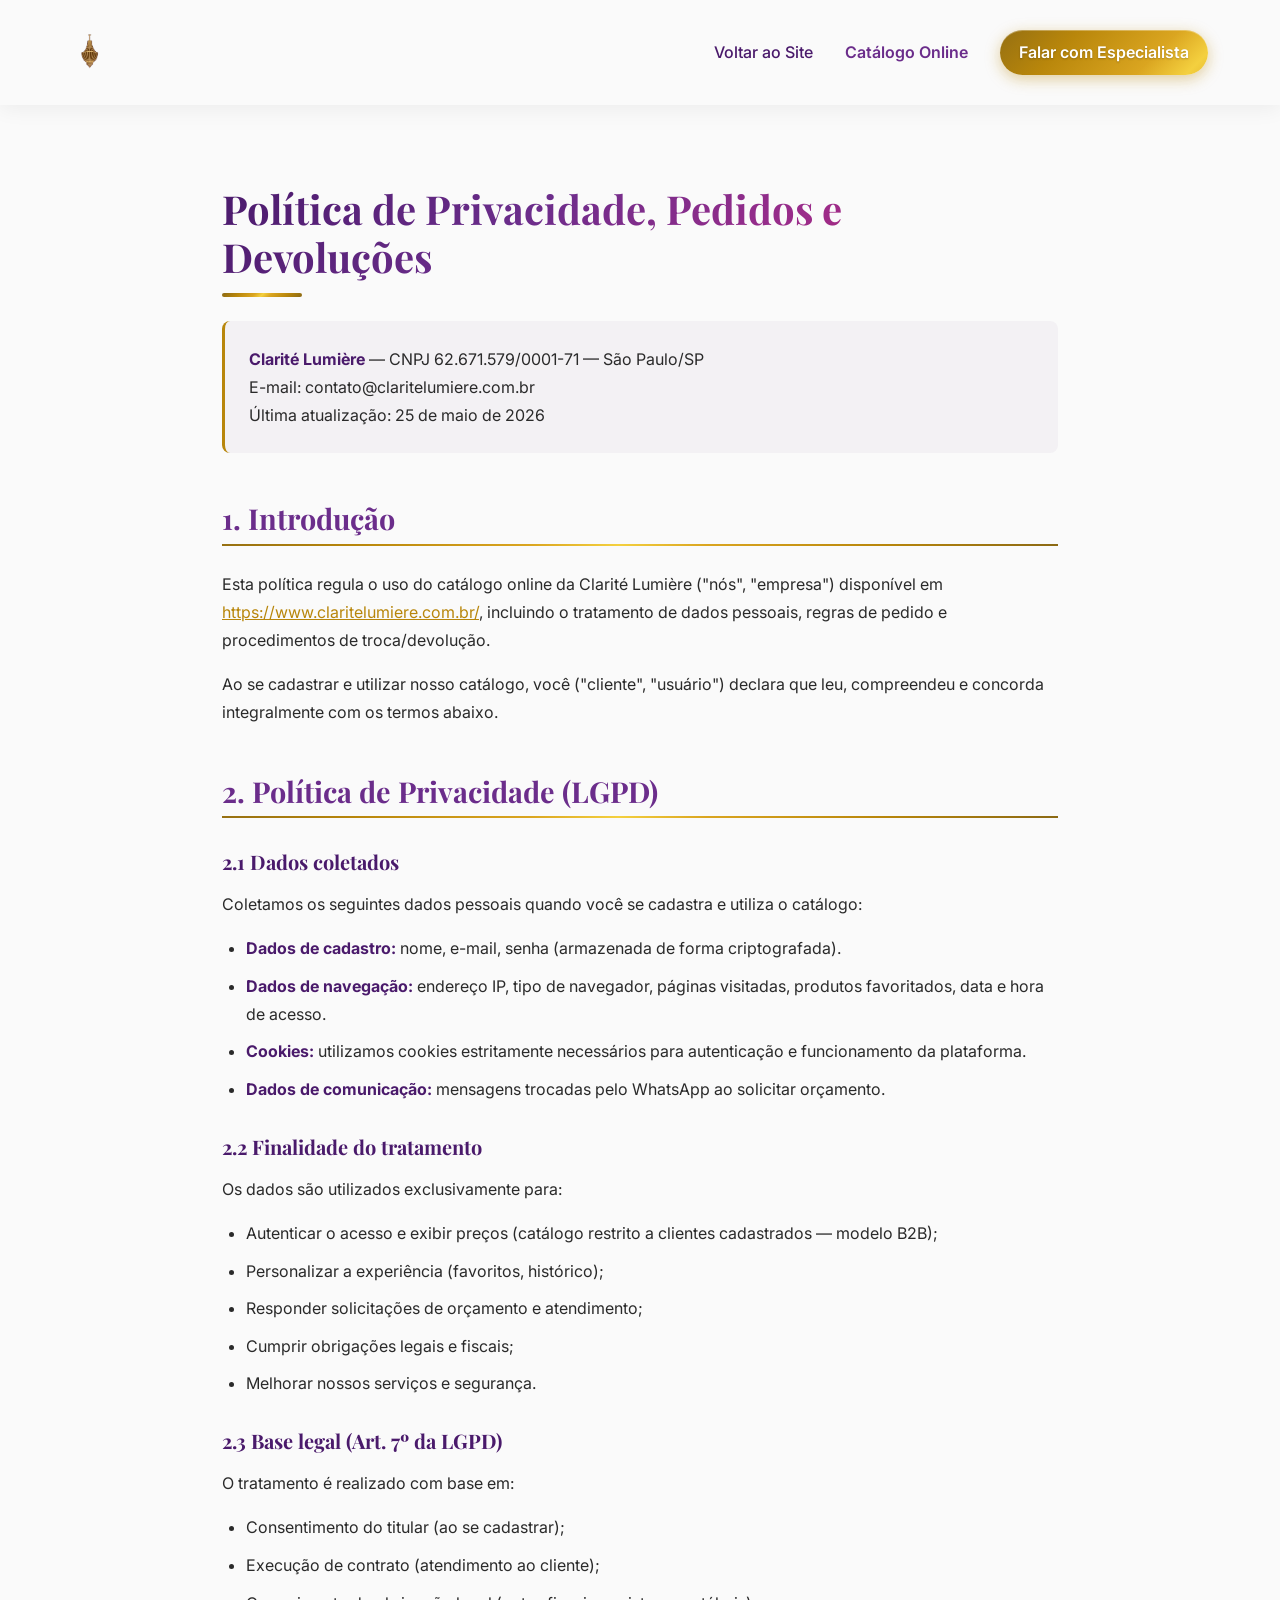
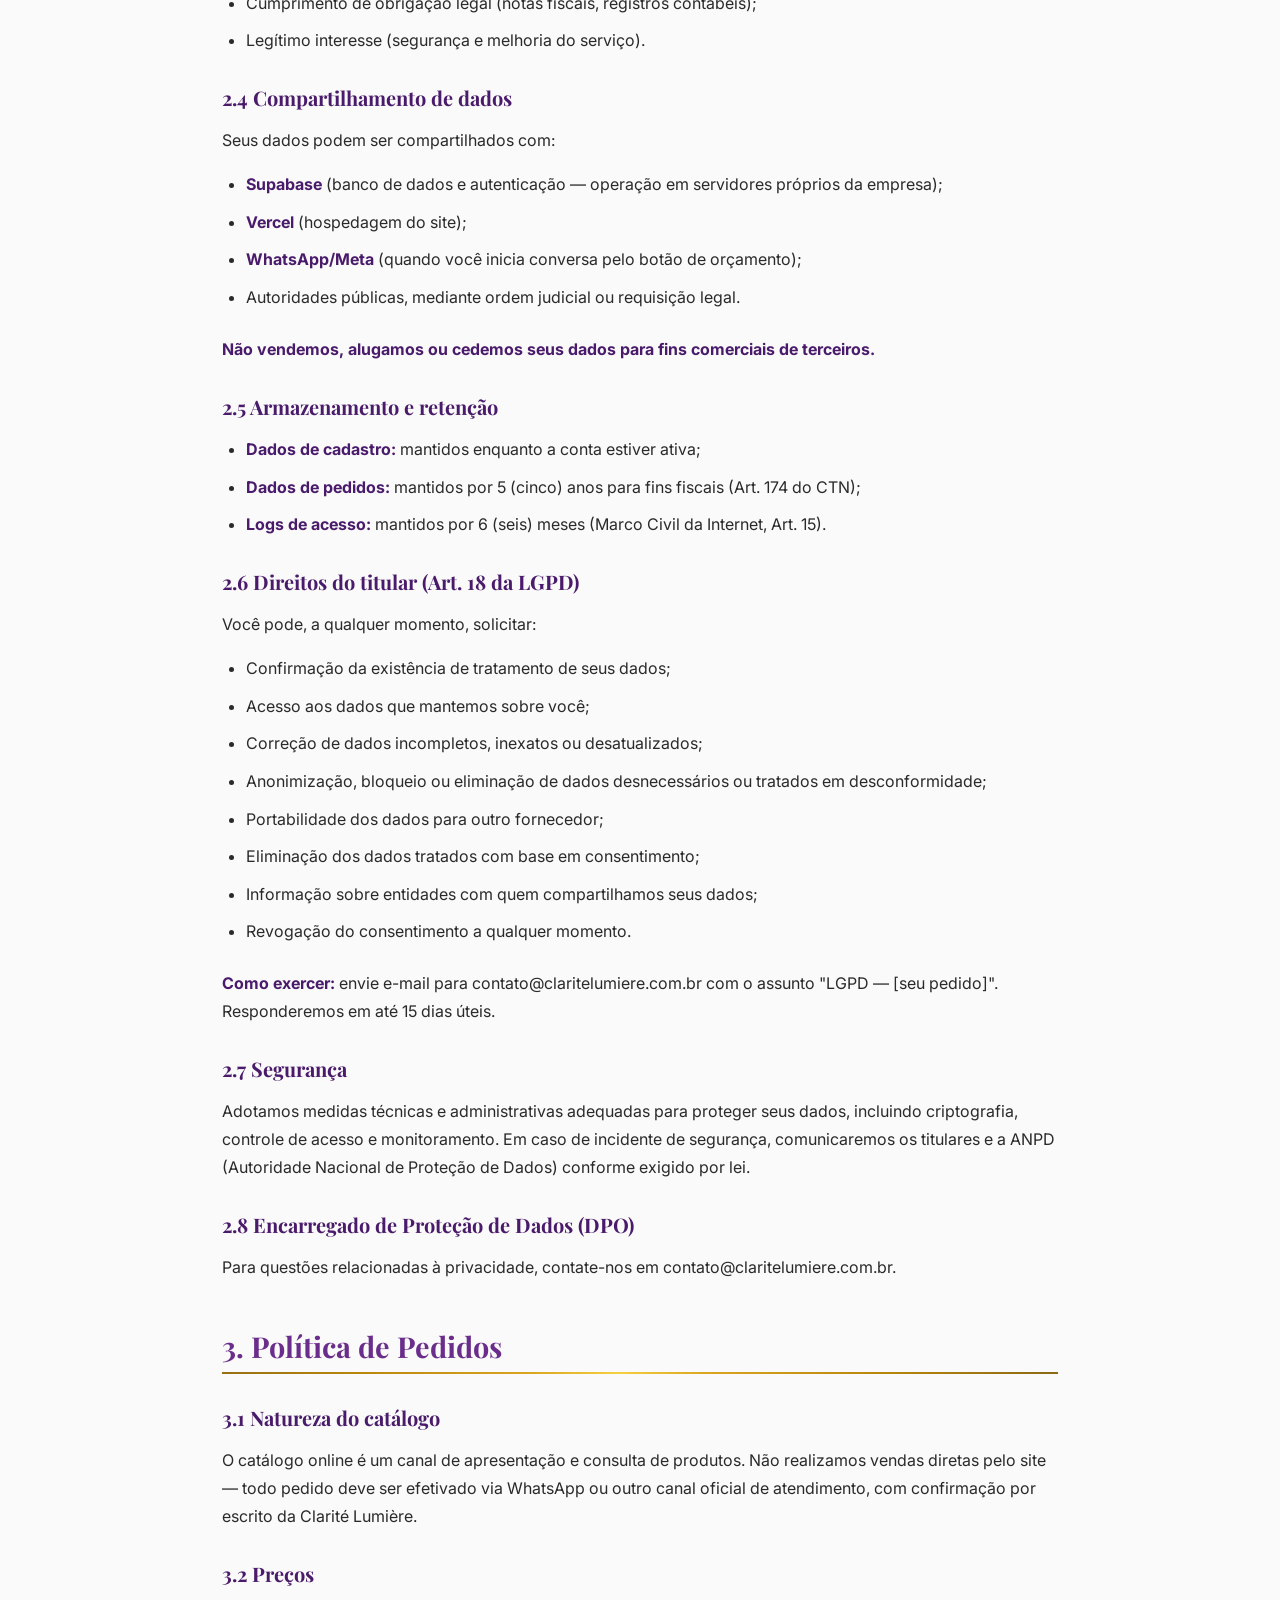
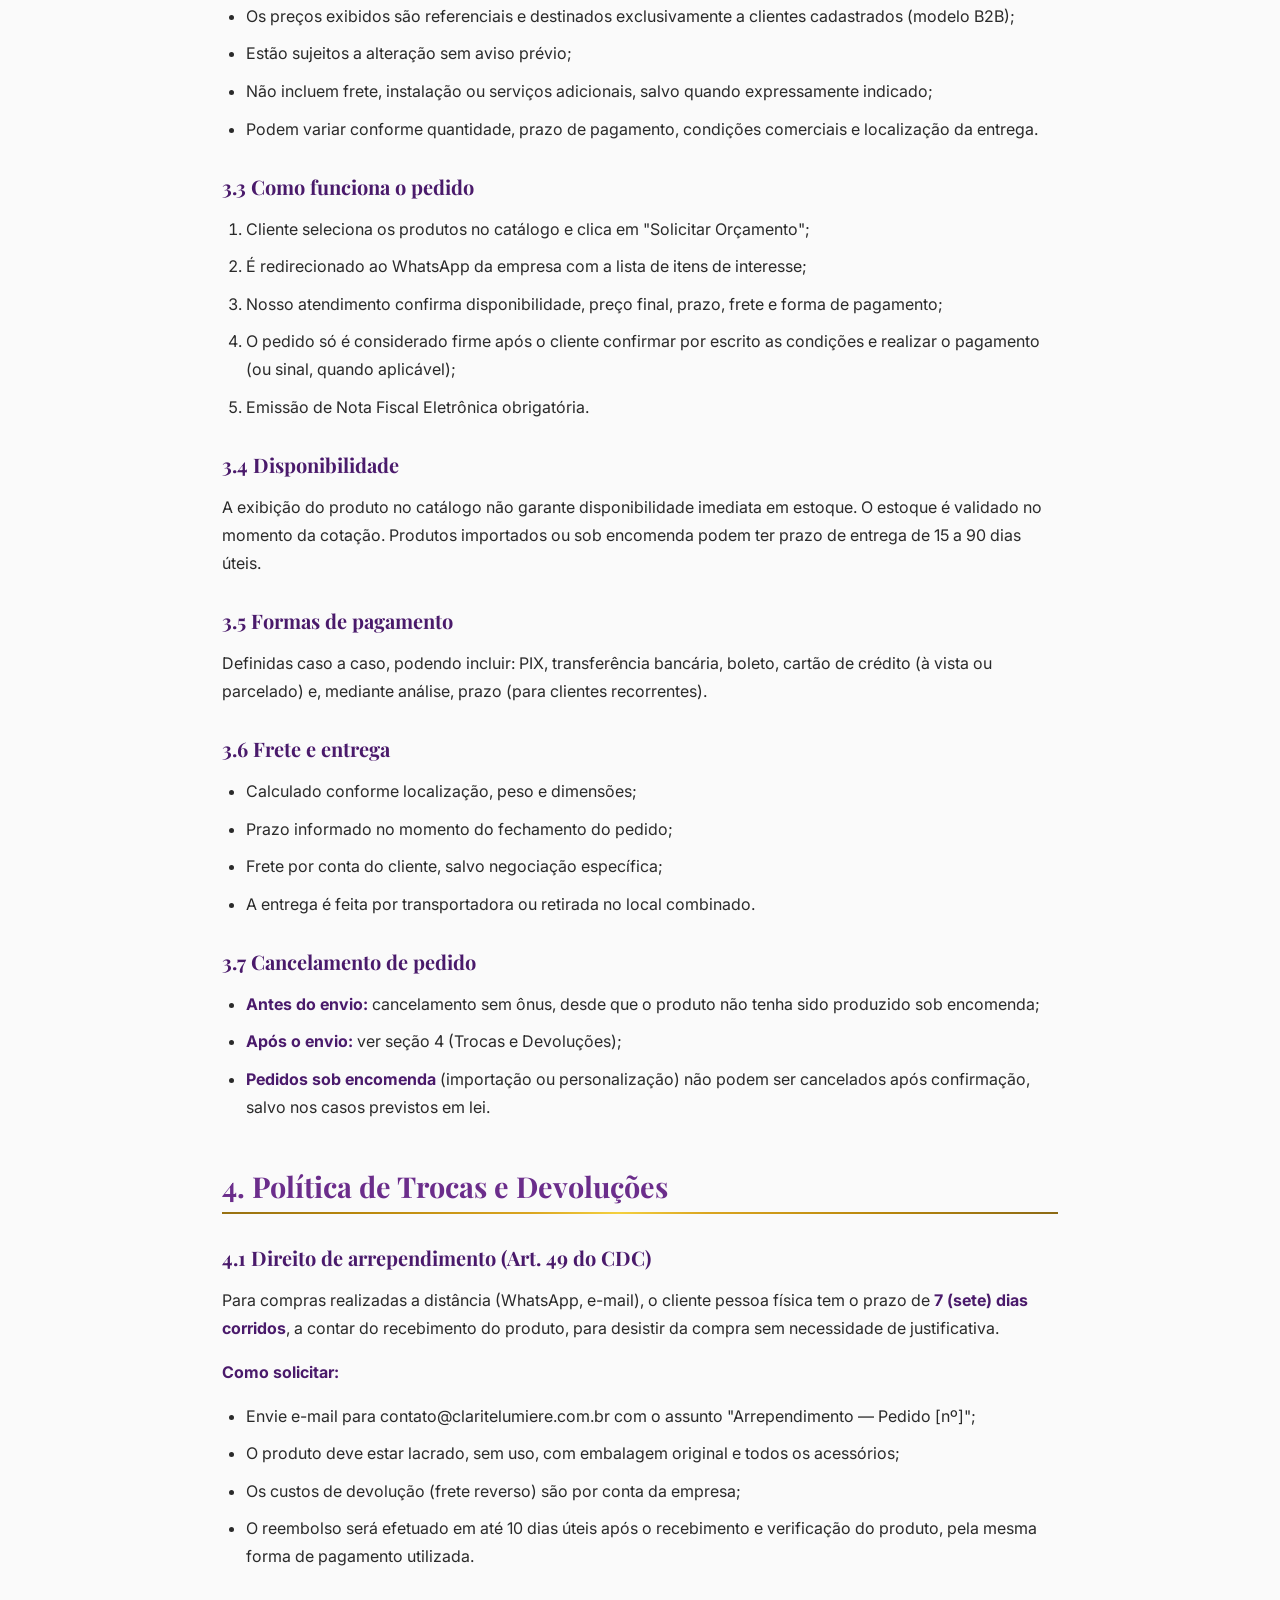
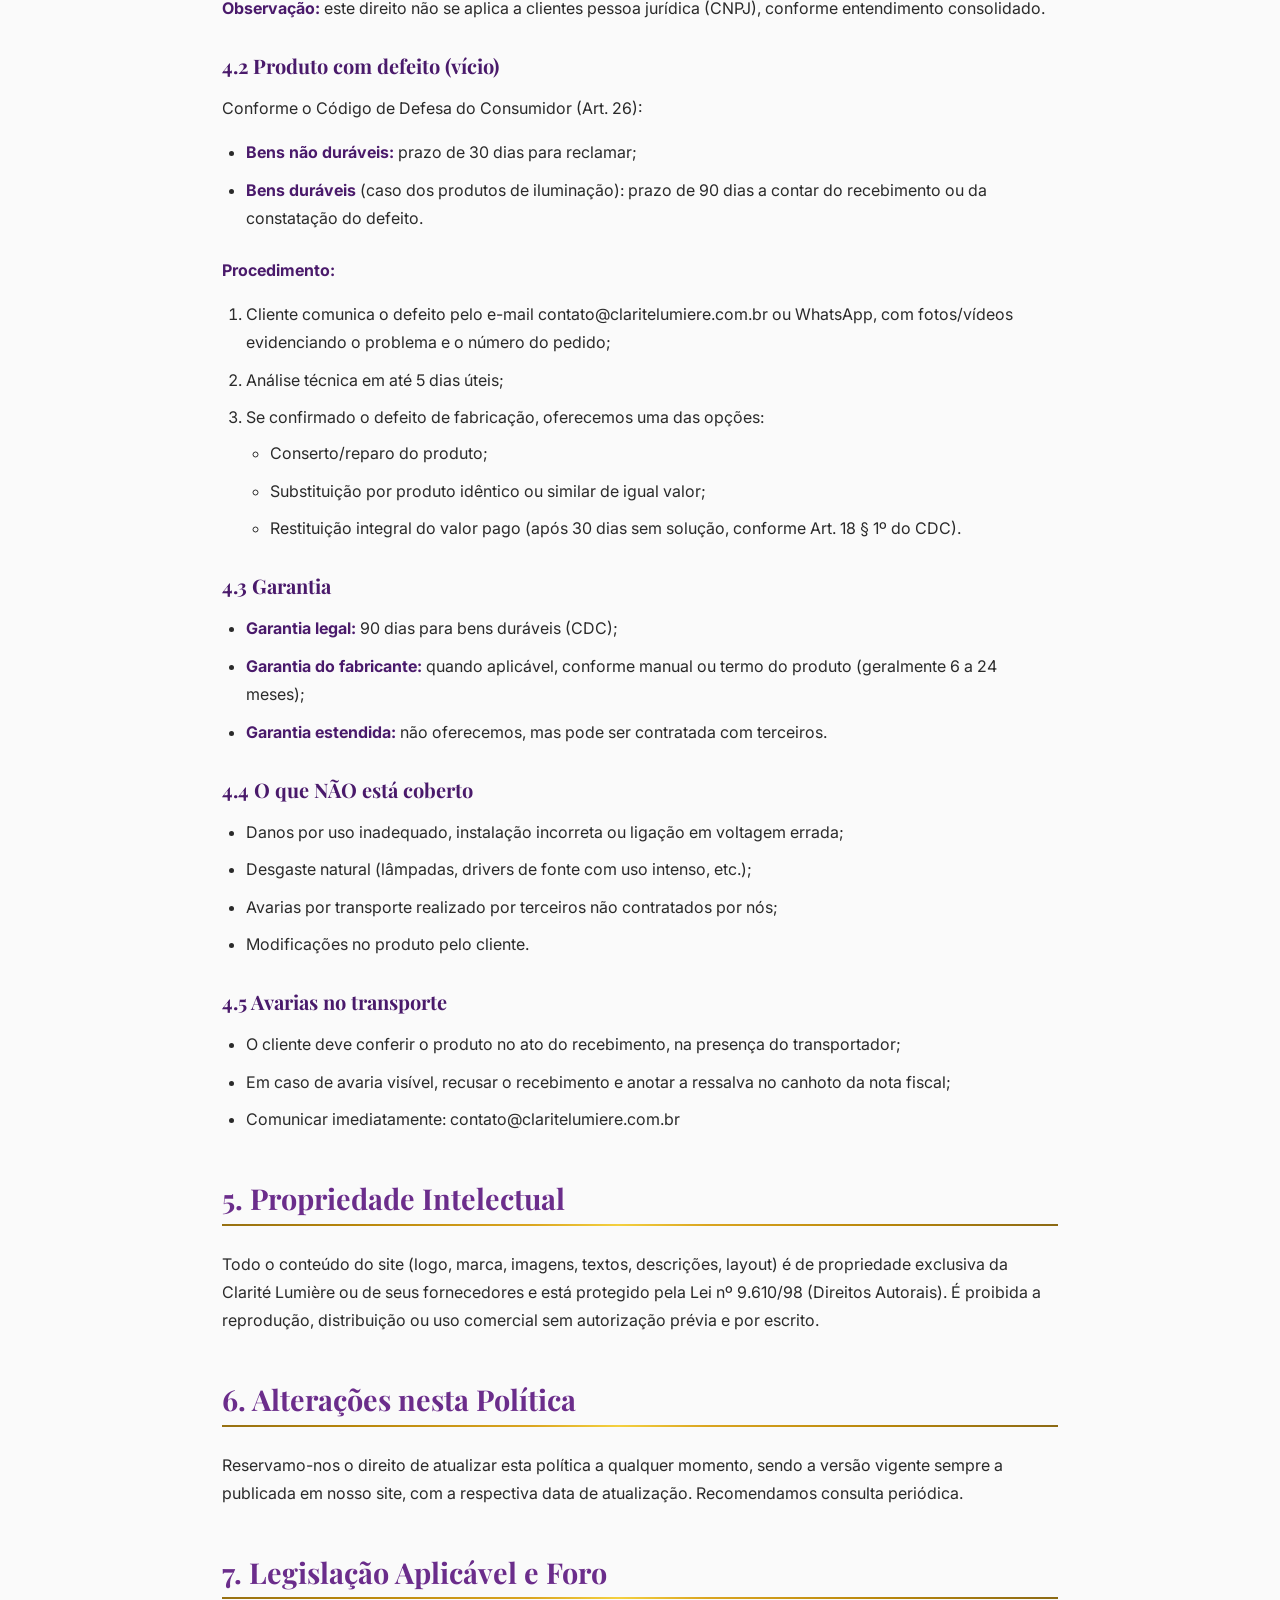
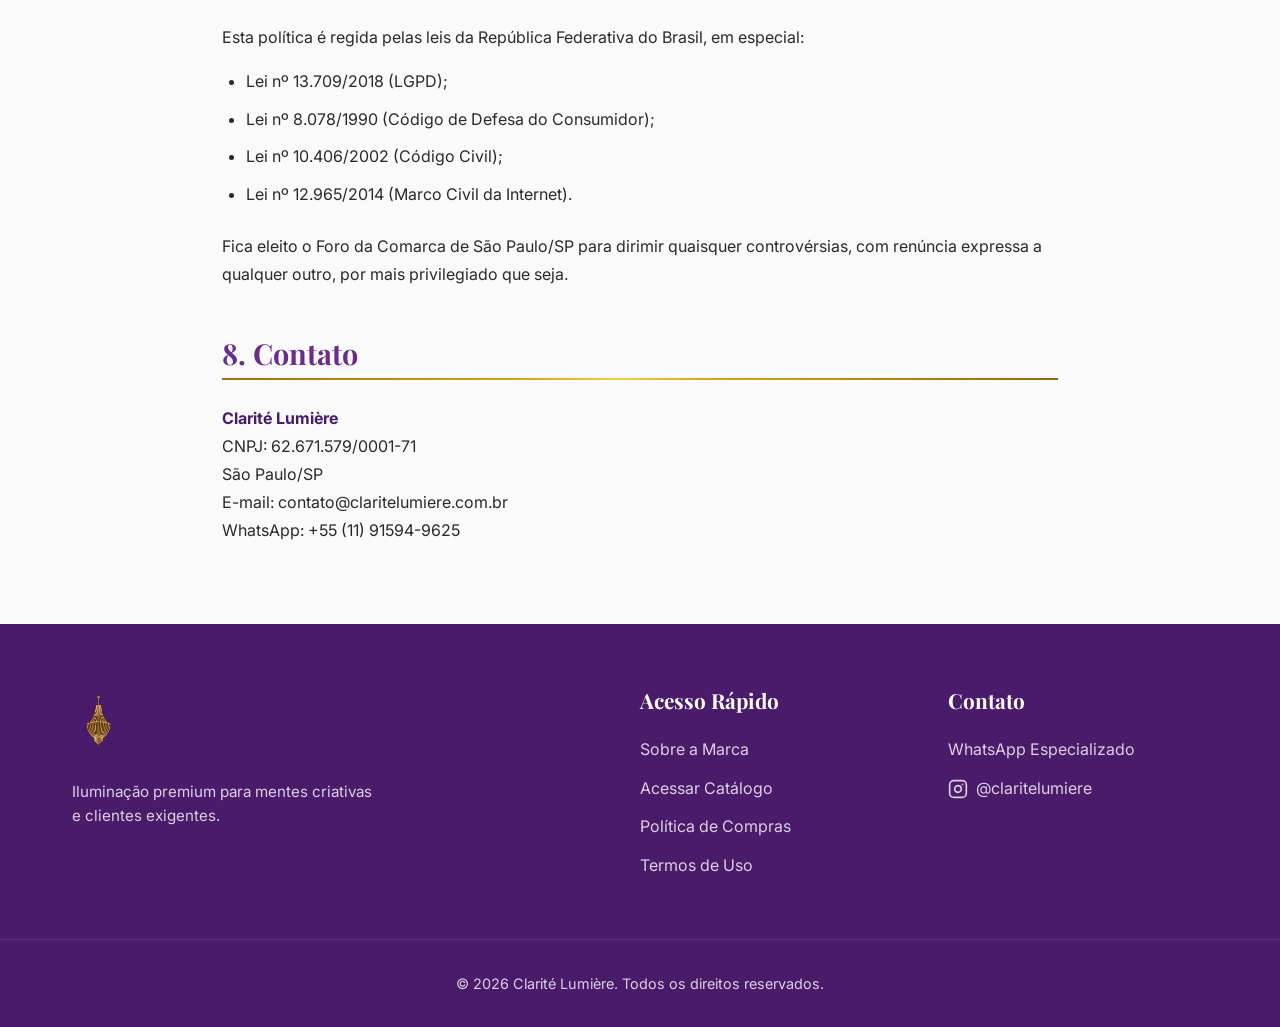
==== politica.html @ 2a5a2c2c "Add policy page and institutional section - New politica.html with privacy, orders, returns and term" ====
<!doctype html>
<html lang="pt-BR">
  <head>
    <meta charset="UTF-8" />
    <meta name="viewport" content="width=device-width, initial-scale=1.0" />
    <title>Política de Compras e Termos de Uso | Clarité Lumière</title>
    <meta
      name="description"
      content="Política de privacidade, pedidos, devoluções e termos de uso da Clarité Lumière."
    />

    <!-- Fonts -->
    <link rel="preconnect" href="https://fonts.googleapis.com" />
    <link rel="preconnect" href="https://fonts.gstatic.com" crossorigin />
    <link
      href="https://fonts.googleapis.com/css2?family=Inter:wght@300;400;500;600&family=Playfair+Display:ital,wght@0,400;0,600;0,700;1,400&display=swap"
      rel="stylesheet"
    />

    <!-- CSS -->
    <link rel="stylesheet" href="style.css" />
  </head>
  <body class="legal-page">
    <!-- Navbar -->
    <nav class="navbar navbar-static">
      <div class="nav-container">
        <a href="index.html" class="logo-link">
          <img src="./img/logo.png" alt="Clarité Lumière" class="logo" />
        </a>
        <button class="hamburger" aria-label="Menu" id="hamburger-menu">
          <span></span>
          <span></span>
          <span></span>
        </button>
        <div class="nav-links" id="nav-links">
          <a href="index.html">Voltar ao Site</a>
          <a
            href="https://www.claritelumiere.com.br/"
            target="_blank"
            class="nav-catalog-btn"
            >Catálogo Online</a
          >
          <a
            href="https://wa.me/5511915949625?text=Olá!%20Gostaria%20de%20falar%20com%20um%20especialista%20sobre%20iluminação."
            target="_blank"
            class="nav-cta"
            >Falar com Especialista</a
          >
        </div>
      </div>
    </nav>

    <main class="legal-content">
      <div class="container">
        <h1>Política de Privacidade, Pedidos e Devoluções</h1>
        <p class="legal-meta">
          <strong>Clarité Lumière</strong> — CNPJ 62.671.579/0001-71 — São
          Paulo/SP<br />
          E-mail: contato@claritelumiere.com.br<br />
          Última atualização: 25 de maio de 2026
        </p>

        <h2>1. Introdução</h2>
        <p>
          Esta política regula o uso do catálogo online da Clarité Lumière
          ("nós", "empresa") disponível em
          <a
            href="https://www.claritelumiere.com.br/"
            target="_blank"
            rel="noopener"
            >https://www.claritelumiere.com.br/</a
          >, incluindo o tratamento de dados pessoais, regras de pedido e
          procedimentos de troca/devolução.
        </p>
        <p>
          Ao se cadastrar e utilizar nosso catálogo, você ("cliente", "usuário")
          declara que leu, compreendeu e concorda integralmente com os termos
          abaixo.
        </p>

        <h2>2. Política de Privacidade (LGPD)</h2>

        <h3>2.1 Dados coletados</h3>
        <p>
          Coletamos os seguintes dados pessoais quando você se cadastra e
          utiliza o catálogo:
        </p>
        <ul>
          <li>
            <strong>Dados de cadastro:</strong> nome, e-mail, senha (armazenada
            de forma criptografada).
          </li>
          <li>
            <strong>Dados de navegação:</strong> endereço IP, tipo de navegador,
            páginas visitadas, produtos favoritados, data e hora de acesso.
          </li>
          <li>
            <strong>Cookies:</strong> utilizamos cookies estritamente
            necessários para autenticação e funcionamento da plataforma.
          </li>
          <li>
            <strong>Dados de comunicação:</strong> mensagens trocadas pelo
            WhatsApp ao solicitar orçamento.
          </li>
        </ul>

        <h3>2.2 Finalidade do tratamento</h3>
        <p>Os dados são utilizados exclusivamente para:</p>
        <ul>
          <li>
            Autenticar o acesso e exibir preços (catálogo restrito a clientes
            cadastrados — modelo B2B);
          </li>
          <li>Personalizar a experiência (favoritos, histórico);</li>
          <li>Responder solicitações de orçamento e atendimento;</li>
          <li>Cumprir obrigações legais e fiscais;</li>
          <li>Melhorar nossos serviços e segurança.</li>
        </ul>

        <h3>2.3 Base legal (Art. 7º da LGPD)</h3>
        <p>O tratamento é realizado com base em:</p>
        <ul>
          <li>Consentimento do titular (ao se cadastrar);</li>
          <li>Execução de contrato (atendimento ao cliente);</li>
          <li>
            Cumprimento de obrigação legal (notas fiscais, registros
            contábeis);
          </li>
          <li>Legítimo interesse (segurança e melhoria do serviço).</li>
        </ul>

        <h3>2.4 Compartilhamento de dados</h3>
        <p>Seus dados podem ser compartilhados com:</p>
        <ul>
          <li>
            <strong>Supabase</strong> (banco de dados e autenticação —
            operação em servidores próprios da empresa);
          </li>
          <li><strong>Vercel</strong> (hospedagem do site);</li>
          <li>
            <strong>WhatsApp/Meta</strong> (quando você inicia conversa pelo
            botão de orçamento);
          </li>
          <li>Autoridades públicas, mediante ordem judicial ou requisição legal.</li>
        </ul>
        <p>
          <strong
            >Não vendemos, alugamos ou cedemos seus dados para fins comerciais
            de terceiros.</strong
          >
        </p>

        <h3>2.5 Armazenamento e retenção</h3>
        <ul>
          <li>
            <strong>Dados de cadastro:</strong> mantidos enquanto a conta
            estiver ativa;
          </li>
          <li>
            <strong>Dados de pedidos:</strong> mantidos por 5 (cinco) anos para
            fins fiscais (Art. 174 do CTN);
          </li>
          <li>
            <strong>Logs de acesso:</strong> mantidos por 6 (seis) meses (Marco
            Civil da Internet, Art. 15).
          </li>
        </ul>

        <h3>2.6 Direitos do titular (Art. 18 da LGPD)</h3>
        <p>Você pode, a qualquer momento, solicitar:</p>
        <ul>
          <li>Confirmação da existência de tratamento de seus dados;</li>
          <li>Acesso aos dados que mantemos sobre você;</li>
          <li>Correção de dados incompletos, inexatos ou desatualizados;</li>
          <li>
            Anonimização, bloqueio ou eliminação de dados desnecessários ou
            tratados em desconformidade;
          </li>
          <li>Portabilidade dos dados para outro fornecedor;</li>
          <li>Eliminação dos dados tratados com base em consentimento;</li>
          <li>
            Informação sobre entidades com quem compartilhamos seus dados;
          </li>
          <li>Revogação do consentimento a qualquer momento.</li>
        </ul>
        <p>
          <strong>Como exercer:</strong> envie e-mail para
          contato@claritelumiere.com.br com o assunto "LGPD — [seu pedido]".
          Responderemos em até 15 dias úteis.
        </p>

        <h3>2.7 Segurança</h3>
        <p>
          Adotamos medidas técnicas e administrativas adequadas para proteger
          seus dados, incluindo criptografia, controle de acesso e
          monitoramento. Em caso de incidente de segurança, comunicaremos os
          titulares e a ANPD (Autoridade Nacional de Proteção de Dados)
          conforme exigido por lei.
        </p>

        <h3>2.8 Encarregado de Proteção de Dados (DPO)</h3>
        <p>
          Para questões relacionadas à privacidade, contate-nos em
          contato@claritelumiere.com.br.
        </p>

        <h2>3. Política de Pedidos</h2>

        <h3>3.1 Natureza do catálogo</h3>
        <p>
          O catálogo online é um canal de apresentação e consulta de produtos.
          Não realizamos vendas diretas pelo site — todo pedido deve ser
          efetivado via WhatsApp ou outro canal oficial de atendimento, com
          confirmação por escrito da Clarité Lumière.
        </p>

        <h3>3.2 Preços</h3>
        <ul>
          <li>
            Os preços exibidos são referenciais e destinados exclusivamente a
            clientes cadastrados (modelo B2B);
          </li>
          <li>Estão sujeitos a alteração sem aviso prévio;</li>
          <li>
            Não incluem frete, instalação ou serviços adicionais, salvo quando
            expressamente indicado;
          </li>
          <li>
            Podem variar conforme quantidade, prazo de pagamento, condições
            comerciais e localização da entrega.
          </li>
        </ul>

        <h3>3.3 Como funciona o pedido</h3>
        <ol>
          <li>
            Cliente seleciona os produtos no catálogo e clica em "Solicitar
            Orçamento";
          </li>
          <li>
            É redirecionado ao WhatsApp da empresa com a lista de itens de
            interesse;
          </li>
          <li>
            Nosso atendimento confirma disponibilidade, preço final, prazo,
            frete e forma de pagamento;
          </li>
          <li>
            O pedido só é considerado firme após o cliente confirmar por
            escrito as condições e realizar o pagamento (ou sinal, quando
            aplicável);
          </li>
          <li>Emissão de Nota Fiscal Eletrônica obrigatória.</li>
        </ol>

        <h3>3.4 Disponibilidade</h3>
        <p>
          A exibição do produto no catálogo não garante disponibilidade
          imediata em estoque. O estoque é validado no momento da cotação.
          Produtos importados ou sob encomenda podem ter prazo de entrega de 15
          a 90 dias úteis.
        </p>

        <h3>3.5 Formas de pagamento</h3>
        <p>
          Definidas caso a caso, podendo incluir: PIX, transferência bancária,
          boleto, cartão de crédito (à vista ou parcelado) e, mediante análise,
          prazo (para clientes recorrentes).
        </p>

        <h3>3.6 Frete e entrega</h3>
        <ul>
          <li>Calculado conforme localização, peso e dimensões;</li>
          <li>Prazo informado no momento do fechamento do pedido;</li>
          <li>Frete por conta do cliente, salvo negociação específica;</li>
          <li>
            A entrega é feita por transportadora ou retirada no local
            combinado.
          </li>
        </ul>

        <h3>3.7 Cancelamento de pedido</h3>
        <ul>
          <li>
            <strong>Antes do envio:</strong> cancelamento sem ônus, desde que o
            produto não tenha sido produzido sob encomenda;
          </li>
          <li>
            <strong>Após o envio:</strong> ver seção 4 (Trocas e Devoluções);
          </li>
          <li>
            <strong>Pedidos sob encomenda</strong> (importação ou
            personalização) não podem ser cancelados após confirmação, salvo
            nos casos previstos em lei.
          </li>
        </ul>

        <h2>4. Política de Trocas e Devoluções</h2>

        <h3>4.1 Direito de arrependimento (Art. 49 do CDC)</h3>
        <p>
          Para compras realizadas a distância (WhatsApp, e-mail), o cliente
          pessoa física tem o prazo de <strong>7 (sete) dias corridos</strong>,
          a contar do recebimento do produto, para desistir da compra sem
          necessidade de justificativa.
        </p>
        <p><strong>Como solicitar:</strong></p>
        <ul>
          <li>
            Envie e-mail para contato@claritelumiere.com.br com o assunto
            "Arrependimento — Pedido [nº]";
          </li>
          <li>
            O produto deve estar lacrado, sem uso, com embalagem original e
            todos os acessórios;
          </li>
          <li>
            Os custos de devolução (frete reverso) são por conta da empresa;
          </li>
          <li>
            O reembolso será efetuado em até 10 dias úteis após o recebimento e
            verificação do produto, pela mesma forma de pagamento utilizada.
          </li>
        </ul>
        <p>
          <strong>Observação:</strong> este direito não se aplica a clientes
          pessoa jurídica (CNPJ), conforme entendimento consolidado.
        </p>

        <h3>4.2 Produto com defeito (vício)</h3>
        <p>Conforme o Código de Defesa do Consumidor (Art. 26):</p>
        <ul>
          <li>
            <strong>Bens não duráveis:</strong> prazo de 30 dias para
            reclamar;
          </li>
          <li>
            <strong>Bens duráveis</strong> (caso dos produtos de iluminação):
            prazo de 90 dias a contar do recebimento ou da constatação do
            defeito.
          </li>
        </ul>
        <p><strong>Procedimento:</strong></p>
        <ol>
          <li>
            Cliente comunica o defeito pelo e-mail
            contato@claritelumiere.com.br ou WhatsApp, com fotos/vídeos
            evidenciando o problema e o número do pedido;
          </li>
          <li>Análise técnica em até 5 dias úteis;</li>
          <li>
            Se confirmado o defeito de fabricação, oferecemos uma das opções:
            <ul>
              <li>Conserto/reparo do produto;</li>
              <li>
                Substituição por produto idêntico ou similar de igual valor;
              </li>
              <li>
                Restituição integral do valor pago (após 30 dias sem solução,
                conforme Art. 18 § 1º do CDC).
              </li>
            </ul>
          </li>
        </ol>

        <h3>4.3 Garantia</h3>
        <ul>
          <li>
            <strong>Garantia legal:</strong> 90 dias para bens duráveis (CDC);
          </li>
          <li>
            <strong>Garantia do fabricante:</strong> quando aplicável, conforme
            manual ou termo do produto (geralmente 6 a 24 meses);
          </li>
          <li>
            <strong>Garantia estendida:</strong> não oferecemos, mas pode ser
            contratada com terceiros.
          </li>
        </ul>

        <h3>4.4 O que NÃO está coberto</h3>
        <ul>
          <li>
            Danos por uso inadequado, instalação incorreta ou ligação em
            voltagem errada;
          </li>
          <li>
            Desgaste natural (lâmpadas, drivers de fonte com uso intenso,
            etc.);
          </li>
          <li>
            Avarias por transporte realizado por terceiros não contratados por
            nós;
          </li>
          <li>Modificações no produto pelo cliente.</li>
        </ul>

        <h3>4.5 Avarias no transporte</h3>
        <ul>
          <li>
            O cliente deve conferir o produto no ato do recebimento, na
            presença do transportador;
          </li>
          <li>
            Em caso de avaria visível, recusar o recebimento e anotar a
            ressalva no canhoto da nota fiscal;
          </li>
          <li>Comunicar imediatamente: contato@claritelumiere.com.br</li>
        </ul>

        <h2>5. Propriedade Intelectual</h2>
        <p>
          Todo o conteúdo do site (logo, marca, imagens, textos, descrições,
          layout) é de propriedade exclusiva da Clarité Lumière ou de seus
          fornecedores e está protegido pela Lei nº 9.610/98 (Direitos
          Autorais). É proibida a reprodução, distribuição ou uso comercial
          sem autorização prévia e por escrito.
        </p>

        <h2>6. Alterações nesta Política</h2>
        <p>
          Reservamo-nos o direito de atualizar esta política a qualquer
          momento, sendo a versão vigente sempre a publicada em nosso site,
          com a respectiva data de atualização. Recomendamos consulta
          periódica.
        </p>

        <h2>7. Legislação Aplicável e Foro</h2>
        <p>
          Esta política é regida pelas leis da República Federativa do Brasil,
          em especial:
        </p>
        <ul>
          <li>Lei nº 13.709/2018 (LGPD);</li>
          <li>Lei nº 8.078/1990 (Código de Defesa do Consumidor);</li>
          <li>Lei nº 10.406/2002 (Código Civil);</li>
          <li>Lei nº 12.965/2014 (Marco Civil da Internet).</li>
        </ul>
        <p>
          Fica eleito o Foro da Comarca de São Paulo/SP para dirimir quaisquer
          controvérsias, com renúncia expressa a qualquer outro, por mais
          privilegiado que seja.
        </p>

        <h2>8. Contato</h2>
        <p>
          <strong>Clarité Lumière</strong><br />
          CNPJ: 62.671.579/0001-71<br />
          São Paulo/SP<br />
          E-mail: contato@claritelumiere.com.br<br />
          WhatsApp: +55 (11) 91594-9625
        </p>
      </div>
    </main>

    <!-- Footer -->
    <footer class="footer">
      <div class="container footer-content">
        <div class="footer-logo-col">
          <a href="index.html" class="logo-link footer-logo-link">
            <img
              src="./img/logo.png"
              alt="Clarité Lumière"
              class="logo footer-logo"
              loading="lazy"
            />
          </a>
          <p>Iluminação premium para mentes criativas e clientes exigentes.</p>
        </div>
        <div class="footer-links-col">
          <h3>Acesso Rápido</h3>
          <a href="index.html#sobre">Sobre a Marca</a>
          <a href="https://www.claritelumiere.com.br/" target="_blank"
            >Acessar Catálogo</a
          >
          <a href="politica.html">Política de Compras</a>
          <a href="politica.html">Termos de Uso</a>
        </div>
        <div class="footer-contact-col">
          <h3>Contato</h3>
          <a
            href="https://wa.me/5511915949625?text=Olá!%20Gostaria%20de%20falar%20com%20um%20especialista%20sobre%20iluminação."
            target="_blank"
            >WhatsApp Especializado</a
          >
          <a
            href="https://www.instagram.com/claritelumiere/"
            target="_blank"
            rel="noopener"
            class="social-link"
          >
            <svg
              xmlns="http://www.w3.org/2000/svg"
              width="20"
              height="20"
              viewBox="0 0 24 24"
              fill="none"
              stroke="currentColor"
              stroke-width="2"
              stroke-linecap="round"
              stroke-linejoin="round"
              aria-hidden="true"
            >
              <rect x="2" y="2" width="20" height="20" rx="5" ry="5"></rect>
              <path
                d="M16 11.37A4 4 0 1 1 12.63 8 4 4 0 0 1 16 11.37z"
              ></path>
              <line x1="17.5" y1="6.5" x2="17.5" y2="6.5"></line>
            </svg>
            @claritelumiere
          </a>
        </div>
      </div>
      <div class="footer-bottom">
        <p>&copy; 2026 Clarité Lumière. Todos os direitos reservados.</p>
      </div>
    </footer>

    <script src="script.js"></script>
  </body>
</html>
---- style.css ----
/* Tokens and Base Styles */
:root {
    --color-roxo-escuro: #4A1A6B;
    --color-roxo: #6B2D8B;
    /* Main */
    --color-roxo-medio: #9B2C8A;
    --color-rosa: #C2185B;
    --color-dourado: #B8860B;
    /* CTA / Highlights */
    --color-dourado-claro: #D4AF37;

    --gradient-dourado: linear-gradient(135deg, #8B6914 0%, #B8860B 20%, #DAA520 40%, #F4D03F 50%, #DAA520 60%, #B8860B 80%, #8B6914 100%);
    --gradient-dourado-hover: linear-gradient(135deg, #B8860B 0%, #DAA520 25%, #F4D03F 50%, #FFE066 60%, #DAA520 80%, #B8860B 100%);
    --color-off-white: #FAFAFA;
    /* Background */
    --color-cinza-texto: #171717;

    --gradient-marca: linear-gradient(135deg, #4A1A6B 0%, #6B2D8B 35%, #9B2C8A 65%, #C2185B 100%);

    --font-heading: 'Playfair Display', serif;
    --font-body: 'Inter', sans-serif;

    --transition-smooth: all 0.3s cubic-bezier(0.25, 0.8, 0.25, 1);
}

* {
    margin: 0;
    padding: 0;
    box-sizing: border-box;
}

html {
    scroll-behavior: smooth;
}

body {
    font-family: var(--font-body);
    background-color: var(--color-off-white);
    color: var(--color-cinza-texto);
    line-height: 1.6;
    overflow-x: hidden;
}

h1,
h2,
h3,
h4,
h5,
h6 {
    font-family: var(--font-heading);
    color: var(--color-roxo-escuro);
    line-height: 1.2;
}

a {
    text-decoration: none;
    color: inherit;
}

.container {
    max-width: 1200px;
    margin: 0 auto;
    padding: 0 2rem;
}

/* Navbar Base (Transparent over video) */
.navbar {
    position: fixed;
    top: 0;
    left: 0;
    width: 100%;
    z-index: 1000;
    background: transparent;
    padding: 1.5rem 0;
    transition: all 0.4s cubic-bezier(0.25, 0.8, 0.25, 1);
}

.nav-container {
    max-width: 1200px;
    margin: 0 auto;
    padding: 0.8rem 2rem;
    display: flex;
    justify-content: space-between;
    align-items: center;
    border-radius: 50px;
    transition: all 0.4s cubic-bezier(0.25, 0.8, 0.25, 1);
    border: 1px solid transparent;
}

/* Navbar Scrolled (Floating Pill) */
.navbar.scrolled {
    padding: 1rem 0;
}

.navbar.scrolled .nav-container {
    background: rgba(250, 250, 250, 0.95);
    backdrop-filter: blur(16px);
    -webkit-backdrop-filter: blur(16px);
    box-shadow: 0 15px 35px rgba(0, 0, 0, 0.1);
    border: 1px solid rgba(255, 255, 255, 0.6);
}

.logo {
    height: 45px;
    width: auto;
    object-fit: contain;
    transition: all 0.4s ease;
    filter: brightness(0) invert(1); /* Pure white over the video */
}

.navbar.scrolled .logo {
    filter: none; /* Original colors when scrolled */
    height: 40px;
}

.logo:hover {
    transform: scale(1.05);
}

.nav-links {
    display: flex;
    align-items: center;
    gap: 2rem;
}

/* Links at Top (White) */
.nav-links a:not(.nav-cta):not(.nav-catalog-btn) {
    font-weight: 500;
    color: #ffffff;
    text-shadow: 0 2px 4px rgba(0,0,0,0.3);
    position: relative;
    transition: var(--transition-smooth);
}

.navbar.scrolled .nav-links a:not(.nav-cta):not(.nav-catalog-btn) {
    color: var(--color-roxo-escuro);
    text-shadow: none;
}

.nav-links a:not(.nav-cta):not(.nav-catalog-btn):hover,
.navbar.scrolled .nav-links a:not(.nav-cta):not(.nav-catalog-btn):hover {
    color: var(--color-dourado);
}

.nav-catalog-btn {
    font-weight: 600;
    color: #ffffff;
    text-shadow: 0 2px 4px rgba(0,0,0,0.3);
    transition: var(--transition-smooth);
}

.navbar.scrolled .nav-catalog-btn {
    color: var(--color-roxo);
    text-shadow: none;
}

.nav-catalog-btn:hover,
.navbar.scrolled .nav-catalog-btn:hover {
    color: var(--color-dourado);
}

.nav-cta {
    background: var(--gradient-dourado);
    background-size: 200% 200%;
    background-position: 0% 50%;
    color: #fff;
    padding: 0.6rem 1.2rem;
    border-radius: 50px;
    font-weight: 600;
    transition: var(--transition-smooth), background-position 0.6s ease;
    box-shadow: 0 4px 15px rgba(184, 134, 11, 0.4), inset 0 1px 0 rgba(255, 255, 255, 0.3);
    text-shadow: 0 1px 2px rgba(0, 0, 0, 0.25);
}

.nav-cta:hover {
    background: var(--gradient-dourado-hover);
    background-size: 200% 200%;
    background-position: 100% 50%;
    transform: translateY(-2px);
    box-shadow: 0 6px 20px rgba(184, 134, 11, 0.5), inset 0 1px 0 rgba(255, 255, 255, 0.4);
}

/* Buttons */
.btn-primary {
    display: inline-block;
    background: var(--gradient-dourado);
    background-size: 200% 200%;
    background-position: 0% 50%;
    color: #fff;
    padding: 1rem 2rem;
    border-radius: 50px;
    font-weight: 600;
    font-size: 1.1rem;
    transition: var(--transition-smooth), background-position 0.6s ease;
    box-shadow: 0 4px 15px rgba(184, 134, 11, 0.4), inset 0 1px 0 rgba(255, 255, 255, 0.35), inset 0 -1px 0 rgba(0, 0, 0, 0.15);
    text-align: center;
    text-shadow: 0 1px 2px rgba(0, 0, 0, 0.3);
    border: 1px solid rgba(139, 105, 20, 0.5);
}

.btn-primary:hover {
    background: var(--gradient-dourado-hover);
    background-size: 200% 200%;
    background-position: 100% 50%;
    transform: translateY(-3px);
    box-shadow: 0 8px 25px rgba(184, 134, 11, 0.55), inset 0 1px 0 rgba(255, 255, 255, 0.45), inset 0 -1px 0 rgba(0, 0, 0, 0.15);
}

.btn-secondary {
    display: inline-block;
    background: transparent;
    color: #fff;
    border: 2px solid rgba(255, 255, 255, 0.8);
    padding: 0.9rem 1.9rem;
    /* Compensate for border */
    border-radius: 50px;
    font-weight: 600;
    font-size: 1.1rem;
    transition: var(--transition-smooth);
    backdrop-filter: blur(5px);
}

.btn-secondary:hover {
    background: rgba(255, 255, 255, 0.1);
    border-color: #fff;
    transform: translateY(-3px);
}

.btn-large {
    padding: 1.2rem 2.5rem;
    font-size: 1.2rem;
}

/* Hero Section (Scroll Video) */
.hero-scroll-container {
    height: 180vh;
    /* creates 1.8 screens of scroll space for the video */
    position: relative;
    background-color: var(--color-roxo-escuro);
    /* solid purple behind the video */
}

.sticky-hero {
    position: sticky;
    top: 0;
    height: 100vh;
    min-height: 600px;
    display: flex;
    align-items: center;
    justify-content: center;
    text-align: center;
    overflow: hidden;
}

/* Bulletproof fade to solid color OVER everything to hide video borders */
.sticky-hero::after {
    content: '';
    position: absolute;
    bottom: -5px;
    /* Overlap to hide the video's absolute bottom edge */
    left: 0;
    width: 100%;
    height: 120px;
    /* HORIZONTAL color match to perfectly follow the left-to-right colors of the video */
    background: linear-gradient(to right, #8c4b92 0%, #9e1c8b 70%, #821950 100%);
    /* VERTICAL fade to make the horizontal colors blend smoothly over the video */
    -webkit-mask-image: linear-gradient(to bottom, transparent 0%, black 70%, black 100%);
    mask-image: linear-gradient(to bottom, transparent 0%, black 70%, black 100%);
    z-index: 10;
    pointer-events: none;
}


.hero-video {
    position: absolute;
    top: 0;
    left: 0;
    width: 100%;
    height: 100%;
    object-fit: cover;
    z-index: 0;
}

.hero-overlay {
    position: absolute;
    top: 0;
    left: 0;
    width: 100%;
    height: 100%;
    /* Darker gradient to make text highly readable, blending with brand colors */
    background: linear-gradient(135deg, rgba(74, 26, 107, 0.85) 0%, rgba(107, 45, 139, 0.75) 35%, rgba(155, 44, 138, 0.65) 65%, rgba(194, 24, 91, 0.8) 100%);
    z-index: 1;
}

.hero-content {
    position: relative;
    z-index: 2;
    max-width: 800px;
    padding: 0 2rem;
    color: #fff;
    animation: fadeInUp 1s ease-out forwards;
}

.badge {
    display: inline-block;
    background: rgba(255, 255, 255, 0.2);
    padding: 0.4rem 1rem;
    border-radius: 50px;
    font-size: 0.9rem;
    font-weight: 600;
    letter-spacing: 1px;
    text-transform: uppercase;
    margin-bottom: 1.5rem;
    backdrop-filter: blur(5px);
    border: 1px solid rgba(255, 255, 255, 0.3);
}

.hero-title {
    font-size: 4.5rem;
    color: #fff;
    margin-bottom: 1.5rem;
    text-shadow: 0 4px 20px rgba(0, 0, 0, 0.6);
}

.hero-subtitle {
    font-size: 1.3rem;
    font-weight: 500;
    margin-bottom: 2.5rem;
    color: #fff;
    text-shadow: 0 2px 12px rgba(0, 0, 0, 0.8);
    opacity: 1;
}

.hero-actions {
    display: flex;
    gap: 1.5rem;
    justify-content: center;
    flex-wrap: wrap;
}

.proof-stats-container {
    padding-top: 4rem;
    padding-bottom: 8rem;
}

.stat-item h2 {
    font-size: 3.5rem;
    color: #fff;
    /* White text on purple background */
    background: none;
    -webkit-text-fill-color: initial;
    margin-bottom: 0.5rem;
}

.stat-item p {
    font-size: 1.1rem;
    font-weight: 500;
    color: rgba(255, 255, 255, 0.9);
    text-transform: uppercase;
    letter-spacing: 1px;
}

.proof-stats {
    display: flex;
    justify-content: space-around;
    flex-wrap: wrap;
    gap: 2rem;
}

.stat-item {
    text-align: center;
    padding: 1rem;
}

.stat-item h2 {
    font-size: 3.5rem;
    color: #fff;
    background: none;
    -webkit-text-fill-color: initial;
    margin-bottom: 0.5rem;
}

.stat-item p {
    font-size: 1.1rem;
    font-weight: 500;
    color: rgba(255, 255, 255, 0.9);
    text-transform: uppercase;
    letter-spacing: 1px;
}

/* About Section */
.about {
    padding: 0 0 6rem;
    /* The magic trick: Two backgrounds stacked! 
       Top background fades vertically to white.
       Bottom background exactly matches the horizontal colors of the video. */
    background: 
        linear-gradient(to bottom, rgba(250,250,250,0) 0%, #FAFAFA 350px, #FAFAFA 100%),
        linear-gradient(to right, #8c4b92 0%, #9e1c8b 70%, #821950 100%);
    margin-top: -5px;
    /* Destroy any physical rendering lines */
    position: relative;
    z-index: 20;
    /* Stays above sticky-hero::after */
}

.proof-stats-container {
    padding-top: 4rem;
    margin-bottom: 6rem;
}

.about-grid {
    display: grid;
    grid-template-columns: 1fr 1fr;
    gap: 4rem;
    align-items: center;
}

.section-title {
    font-size: 2.5rem;
    margin-bottom: 1.5rem;
    position: relative;
    display: inline-block;
}

.section-title::after {
    content: '';
    position: absolute;
    bottom: -10px;
    left: 0;
    width: 60px;
    height: 3px;
    background: var(--gradient-dourado);
    border-radius: 2px;
    box-shadow: 0 1px 3px rgba(184, 134, 11, 0.4);
}

.about-text p {
    font-size: 1.1rem;
    margin-bottom: 1.5rem;
    color: #000;
}

.about-text p strong {
    background: linear-gradient(135deg, #71349b 0%, #673c83 20%, #6B2D8B 40%, #B85FCE 50%, #6B2D8B 60%, #69398a 80%, #67308b 100%);
    -webkit-background-clip: text;
    background-clip: text;
    -webkit-text-fill-color: transparent;
    font-weight: 700;
}

.about-features {
    list-style: none;
    margin-top: 2rem;
}

.about-features li {
    font-size: 1.1rem;
    margin-bottom: 1rem;
    display: flex;
    align-items: center;
    gap: 10px;
    font-weight: 500;
    color: var(--color-roxo-escuro);
}

.about-image-wrapper {
    position: relative;
    border-radius: 20px;
    overflow: hidden;
    box-shadow: 0 20px 40px rgba(74, 26, 107, 0.15);
}

.about-image {
    width: 100%;
    height: auto;
    display: block;
    transition: transform 0.8s cubic-bezier(0.25, 0.8, 0.25, 1);
}

.about-image-wrapper:hover .about-image {
    transform: scale(1.05);
}

.about-gradient-bg {
    position: absolute;
    top: 0;
    left: 0;
    width: 100%;
    height: 100%;
    background: linear-gradient(to top, rgba(74, 26, 107, 0.4), transparent);
    z-index: 1;
    pointer-events: none;
}

/* Institucional Section */
.institucional {
    padding: 6rem 0;
    background:
        linear-gradient(135deg, #E5D8EC 0%, #F0E4C9 100%);
    position: relative;
    border-top: 1px solid rgba(74, 26, 107, 0.1);
    border-bottom: 1px solid rgba(74, 26, 107, 0.1);
}

.institucional::before {
    content: '';
    position: absolute;
    top: 0;
    left: 0;
    width: 100%;
    height: 4px;
    background: var(--gradient-dourado);
}

.institucional-header {
    text-align: center;
    max-width: 800px;
    margin: 0 auto 4rem;
}

.institucional-header .section-title::after {
    left: 50%;
    transform: translateX(-50%);
}

.institucional-intro {
    font-size: 1.15rem;
    color: #333;
    margin-top: 2rem;
    line-height: 1.8;
}

.mvv-grid {
    display: grid;
    grid-template-columns: repeat(3, 1fr);
    gap: 2rem;
    margin-bottom: 5rem;
}

.mvv-card {
    background: #fff;
    border-radius: 20px;
    padding: 2.5rem 2rem;
    box-shadow: 0 10px 30px rgba(74, 26, 107, 0.1);
    border-top: 4px solid #D4AF37;
    transition: var(--transition-smooth);
}

.mvv-card:hover {
    transform: translateY(-6px);
    box-shadow: 0 18px 40px rgba(74, 26, 107, 0.18);
}

.mvv-card h3 {
    font-size: 1.6rem;
    margin-bottom: 1.2rem;
    background: var(--gradient-dourado);
    -webkit-background-clip: text;
    background-clip: text;
    -webkit-text-fill-color: transparent;
}

.mvv-card p {
    color: #444;
    font-size: 1rem;
    line-height: 1.7;
}

.mvv-card ul {
    list-style: none;
    padding: 0;
}

.mvv-card ul li {
    padding: 0.7rem 0;
    color: var(--color-roxo-escuro);
    border-bottom: 1px solid rgba(74, 26, 107, 0.1);
    font-size: 1rem;
}

.mvv-card ul li:last-child {
    border-bottom: none;
}

.mvv-card ul li strong {
    color: var(--color-roxo);
}

.institucional-blocks {
    display: grid;
    grid-template-columns: 1fr 1fr;
    gap: 2rem;
}

.institucional-block {
    background: #fff;
    padding: 2.5rem;
    border-radius: 16px;
    box-shadow: 0 8px 24px rgba(74, 26, 107, 0.08);
    border-left: 4px solid #D4AF37;
}

.institucional-block:last-child {
    grid-column: 1 / -1;
}

.institucional-block h3 {
    font-size: 1.5rem;
    color: var(--color-roxo-escuro);
    margin-bottom: 1rem;
}

.institucional-block p {
    color: #333;
    font-size: 1.05rem;
    line-height: 1.8;
    margin-bottom: 1rem;
}

.institucional-block p:last-child {
    margin-bottom: 0;
}

.institucional-block strong {
    color: var(--color-roxo);
}

/* Legal Page */
body.legal-page {
    background: var(--color-off-white);
}

.navbar-static {
    position: sticky;
    background: rgba(250, 250, 250, 0.95);
    backdrop-filter: blur(16px);
    -webkit-backdrop-filter: blur(16px);
    box-shadow: 0 4px 20px rgba(0, 0, 0, 0.06);
    padding: 1rem 0;
}

.navbar-static .nav-container {
    background: transparent;
    box-shadow: none;
    border: none;
}

.navbar-static .logo {
    filter: none;
    height: 40px;
}

.navbar-static .nav-links a:not(.nav-cta):not(.nav-catalog-btn) {
    color: var(--color-roxo-escuro);
    text-shadow: none;
}

.navbar-static .nav-catalog-btn {
    color: var(--color-roxo);
    text-shadow: none;
}

.navbar-static .hamburger span {
    background: var(--color-roxo-escuro);
}

.legal-content {
    padding: 0 0 4rem;
    max-width: 900px;
    margin: 0 auto;
}

.legal-content .container {
    padding-top: 5rem;
}

.legal-content h1 {
    font-size: 2.5rem;
    background: var(--gradient-marca);
    -webkit-background-clip: text;
    background-clip: text;
    -webkit-text-fill-color: transparent;
    color: var(--color-roxo-escuro);
    margin-bottom: 1.5rem;
    padding-bottom: 1rem;
    position: relative;
}

.legal-content h1::after {
    content: '';
    position: absolute;
    bottom: 0;
    left: 0;
    width: 80px;
    height: 4px;
    background: var(--gradient-dourado);
    border-radius: 2px;
}

.legal-meta {
    color: #555;
    font-size: 0.95rem;
    line-height: 1.7;
    padding: 1.5rem;
    background: rgba(74, 26, 107, 0.04);
    border-left: 3px solid var(--color-dourado);
    border-radius: 8px;
    margin-bottom: 2.5rem;
}

.legal-meta strong {
    color: var(--color-roxo-escuro);
}

.legal-content h2 {
    font-size: 1.8rem;
    color: var(--color-roxo);
    margin-top: 3rem;
    margin-bottom: 1.5rem;
    padding-bottom: 0.5rem;
    border-bottom: 2px solid;
    border-image: var(--gradient-dourado) 1;
}

.legal-content h3 {
    font-size: 1.25rem;
    color: var(--color-roxo-escuro);
    margin-top: 2rem;
    margin-bottom: 1rem;
}

.legal-content p {
    margin-bottom: 1rem;
    color: #2a2a2a;
    line-height: 1.75;
    font-size: 1rem;
}

.legal-content ul,
.legal-content ol {
    margin: 1rem 0 1.5rem 1.5rem;
    color: #2a2a2a;
}

.legal-content li {
    margin-bottom: 0.6rem;
    line-height: 1.75;
}

.legal-content li ul {
    margin-top: 0.5rem;
}

.legal-content a {
    color: var(--color-dourado);
    text-decoration: underline;
    transition: var(--transition-smooth);
}

.legal-content a:hover {
    color: var(--color-dourado-claro);
}

.legal-content strong {
    color: var(--color-roxo-escuro);
}

/* Gallery Section */
.gallery {
    padding: 6rem 0;
    background-color: #fff;
}

.gallery-header {
    text-align: center;
    margin-bottom: 4rem;
}

.gallery-header p {
    font-size: 1.2rem;
    color: var(--color-cinza-texto);
    opacity: 0.8;
}

.gallery-grid {
    display: grid;
    grid-template-columns: repeat(auto-fit, minmax(300px, 1fr));
    gap: 2rem;
    margin-bottom: 3rem;
}

.gallery-item {
    position: relative;
    border-radius: 16px;
    overflow: hidden;
    box-shadow: 0 10px 30px rgba(0, 0, 0, 0.1);
    height: 400px;
}

.gallery-item img {
    width: 100%;
    height: 100%;
    object-fit: cover;
    transition: transform 0.8s cubic-bezier(0.25, 0.8, 0.25, 1);
}

.gallery-item:hover img {
    transform: scale(1.1);
}

.gallery-overlay {
    position: absolute;
    bottom: 0;
    left: 0;
    width: 100%;
    padding: 2rem 1.5rem 1.5rem;
    background: linear-gradient(to top, rgba(23, 23, 23, 0.9), transparent);
    color: #fff;
    transform: translateY(20px);
    opacity: 0;
    transition: var(--transition-smooth);
}

.gallery-item:hover .gallery-overlay {
    transform: translateY(0);
    opacity: 1;
}

.gallery-overlay h3 {
    color: #fff;
    font-size: 1.5rem;
    margin-bottom: 0.3rem;
}

.gallery-overlay p {
    background: var(--gradient-dourado);
    -webkit-background-clip: text;
    background-clip: text;
    -webkit-text-fill-color: transparent;
    font-weight: 600;
    font-size: 0.95rem;
    text-transform: uppercase;
    letter-spacing: 1px;
}

.gallery-action {
    text-align: center;
    margin-top: 2rem;
}

/* CTA Section */
.cta-section {
    padding: 8rem 2rem;
    background: var(--gradient-marca);
    text-align: center;
    position: relative;
    overflow: hidden;
}

.cta-section::before {
    content: '';
    position: absolute;
    top: 0;
    left: 0;
    width: 100%;
    height: 100%;
    background-image: url('./img/hero.png');
    background-size: cover;
    background-position: center;
    background-attachment: fixed;
    opacity: 0.15;
    z-index: 0;
}

.cta-box {
    position: relative;
    z-index: 1;
    max-width: 800px;
    margin: 0 auto;
    background: rgba(255, 255, 255, 0.1);
    backdrop-filter: blur(12px);
    -webkit-backdrop-filter: blur(12px);
    border: 1px solid rgba(255, 255, 255, 0.2);
    border-radius: 24px;
    padding: 4rem 2rem;
    color: #fff;
    box-shadow: 0 20px 40px rgba(0, 0, 0, 0.2);
}

.cta-box h2 {
    color: #fff;
    font-size: 2.8rem;
    margin-bottom: 1.5rem;
}

.cta-box p {
    font-size: 1.2rem;
    margin-bottom: 2.5rem;
    opacity: 0.9;
}

/* Footer */
.footer {
    background: var(--color-roxo-escuro);
    color: rgba(255, 255, 255, 0.8);
    padding: 4rem 0 2rem;
}

.footer-content {
    display: grid;
    grid-template-columns: 2fr 1fr 1fr;
    gap: 3rem;
    margin-bottom: 3rem;
}

.footer-logo {
    height: 60px;
    margin-bottom: 1.5rem;
    filter: none;
}

.footer-logo-col p {
    max-width: 300px;
    font-size: 0.95rem;
}

.footer h3 {
    color: #fff;
    font-family: var(--font-heading);
    font-size: 1.3rem;
    margin-bottom: 1.5rem;
}

.footer-links-col a,
.footer-contact-col a {
    display: block;
    margin-bottom: 0.8rem;
    transition: var(--transition-smooth);
}

.footer-links-col a:hover,
.footer-contact-col a:hover {
    color: var(--color-dourado);
    transform: translateX(5px);
}

.social-link {
    display: inline-flex !important;
    align-items: center;
    gap: 8px;
}

.social-link svg {
    transition: var(--transition-smooth);
}

.social-link:hover svg {
    stroke: var(--color-dourado);
}

.footer-bottom {
    text-align: center;
    padding-top: 2rem;
    border-top: 1px solid rgba(255, 255, 255, 0.1);
    font-size: 0.9rem;
}

/* Animations */
@keyframes fadeInUp {
    from {
        opacity: 0;
        transform: translateY(30px);
    }

    to {
        opacity: 1;
        transform: translateY(0);
    }
}

.animate-on-scroll {
    opacity: 0;
    transform: translateY(40px);
    transition: opacity 0.8s ease-out, transform 0.8s ease-out;
}

.animate-on-scroll.visible {
    opacity: 1;
    transform: translateY(0);
}

/* Hamburger Menu Styles */
.hamburger {
    display: none;
    flex-direction: column;
    justify-content: space-between;
    width: 30px;
    height: 21px;
    background: transparent;
    border: none;
    cursor: pointer;
    z-index: 1001; /* Above the mobile menu */
    padding: 0;
}

.hamburger span {
    width: 100%;
    height: 3px;
    background: #ffffff;
    border-radius: 10px;
    transition: all 0.3s linear;
    position: relative;
    transform-origin: 1px;
}

.navbar.scrolled .hamburger span {
    background: var(--color-roxo-escuro);
}

/* Active Hamburger */
.hamburger.active span:nth-child(1) {
    transform: rotate(45deg);
    background: var(--color-roxo-escuro);
}

.hamburger.active span:nth-child(2) {
    opacity: 0;
    transform: translateX(20px);
}

.hamburger.active span:nth-child(3) {
    transform: rotate(-45deg);
    background: var(--color-roxo-escuro);
}

/* Responsive */
@media (max-width: 992px) {
    .hero-title {
        font-size: 3.5rem;
    }

    .about-grid {
        grid-template-columns: 1fr;
    }

    .about-image-wrapper {
        max-width: 600px;
        margin: 0 auto;
    }

    .mvv-grid {
        grid-template-columns: 1fr;
    }

    .institucional-blocks {
        grid-template-columns: 1fr;
    }
}

@media (max-width: 768px) {
    .hamburger {
        display: flex;
    }

    .nav-links {
        position: fixed;
        top: 0;
        right: -100%;
        width: 100%;
        height: 100vh;
        background: rgba(250, 250, 250, 0.98);
        backdrop-filter: blur(15px);
        -webkit-backdrop-filter: blur(15px);
        display: flex;
        flex-direction: column;
        justify-content: center;
        align-items: center;
        transition: right 0.4s cubic-bezier(0.25, 0.8, 0.25, 1);
        z-index: 1000;
        gap: 2.5rem;
    }

    .nav-links.active {
        right: 0;
    }

    .nav-links a:not(.nav-cta):not(.nav-catalog-btn) {
        color: var(--color-roxo-escuro);
        font-size: 1.5rem;
        text-shadow: none;
    }

    .nav-catalog-btn {
        color: var(--color-roxo);
        font-size: 1.5rem;
        text-shadow: none;
    }

    .nav-cta {
        font-size: 1.2rem;
        padding: 1rem 2rem;
    }
    .hero-title {
        font-size: 2.8rem;
    }

    .hero-actions {
        flex-direction: column;
    }

    .btn-primary,
    .btn-secondary {
        width: 100%;
    }

    .stat-item h2 {
        font-size: 2.5rem;
    }
    
    .proof-stats {
        flex-direction: column;
        gap: 2rem;
    }

    .about {
        padding: 0 0 4rem;
    }
    
    .section-title {
        font-size: 2rem;
    }

    .footer-content {
        grid-template-columns: 1fr;
        text-align: center;
    }

    .footer-logo-col p {
        margin: 0 auto;
    }

    .cta-box h2 {
        font-size: 2.2rem;
    }

    .cta-section {
        padding: 4rem 1rem;
    }

    .legal-content {
        padding: 5rem 0 3rem;
    }

    .legal-content h1 {
        font-size: 1.8rem;
    }

    .legal-content h2 {
        font-size: 1.4rem;
    }

    .legal-content h3 {
        font-size: 1.1rem;
    }
}
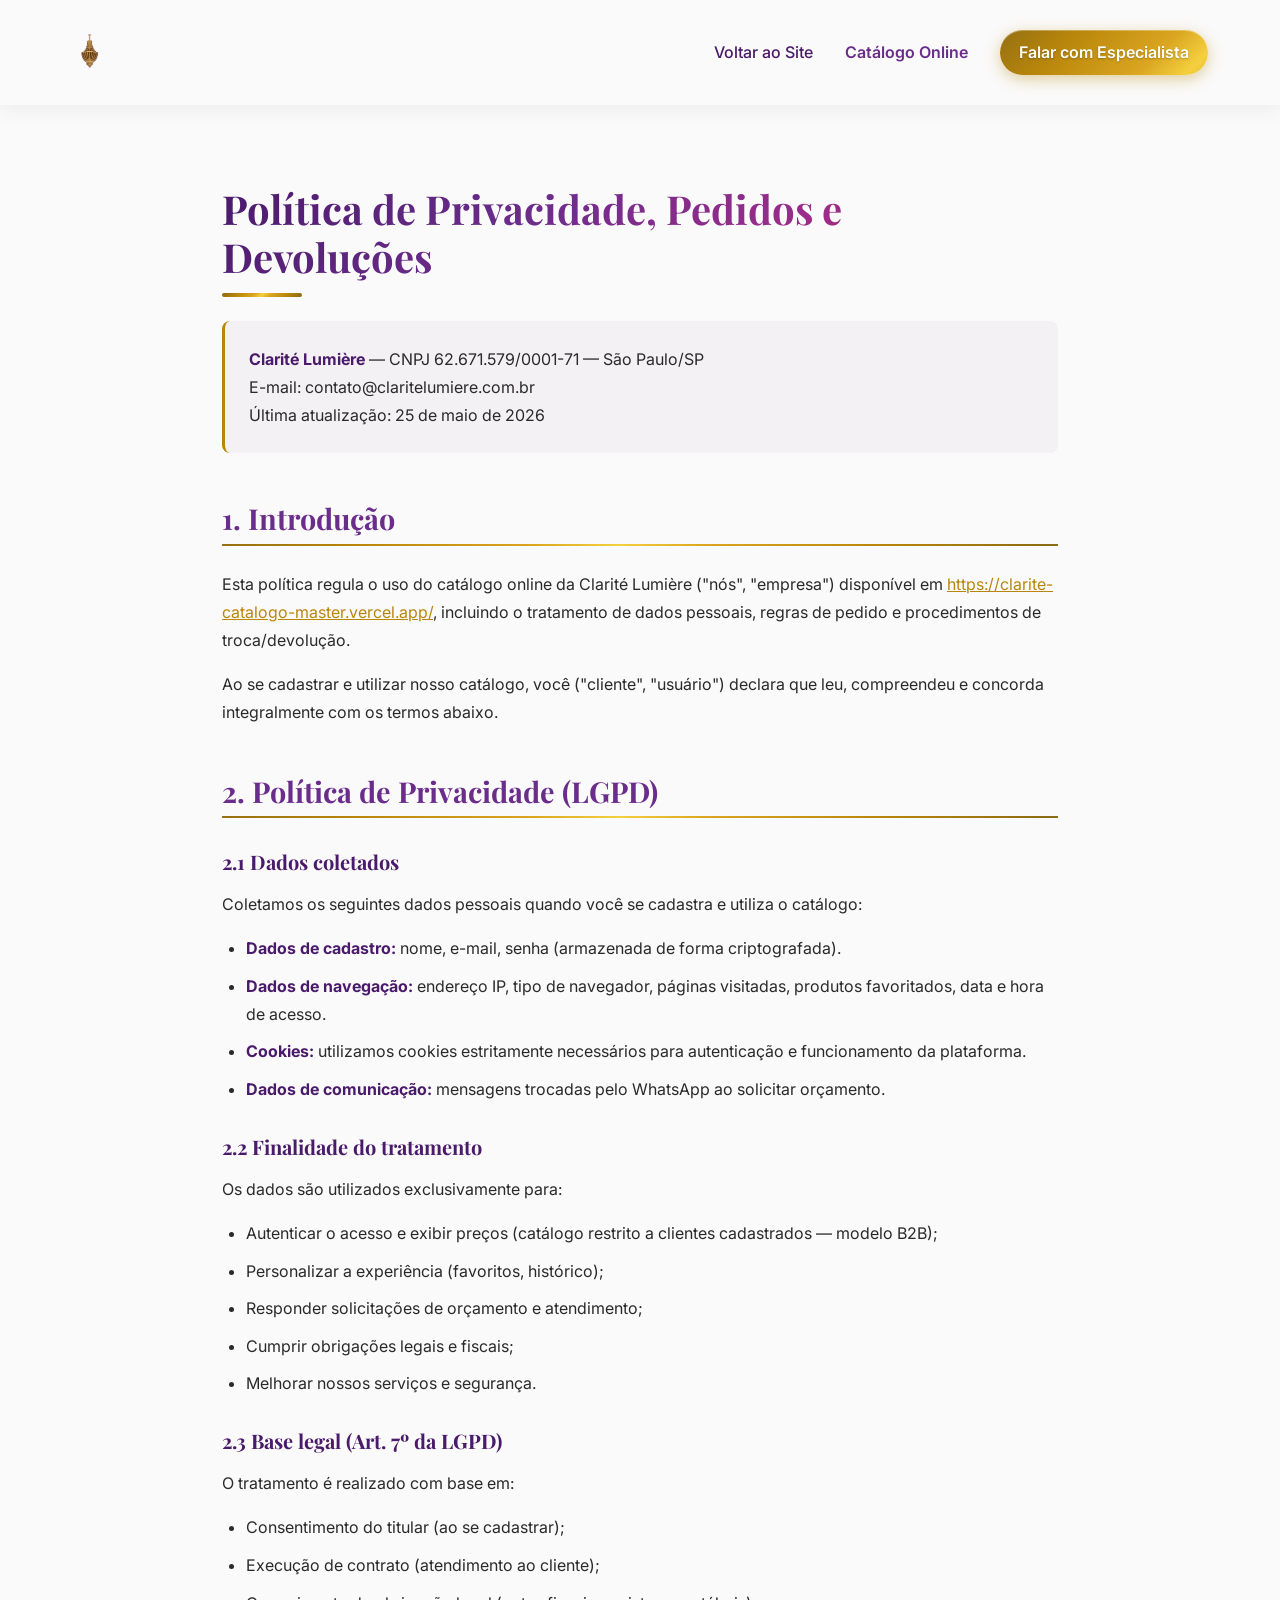
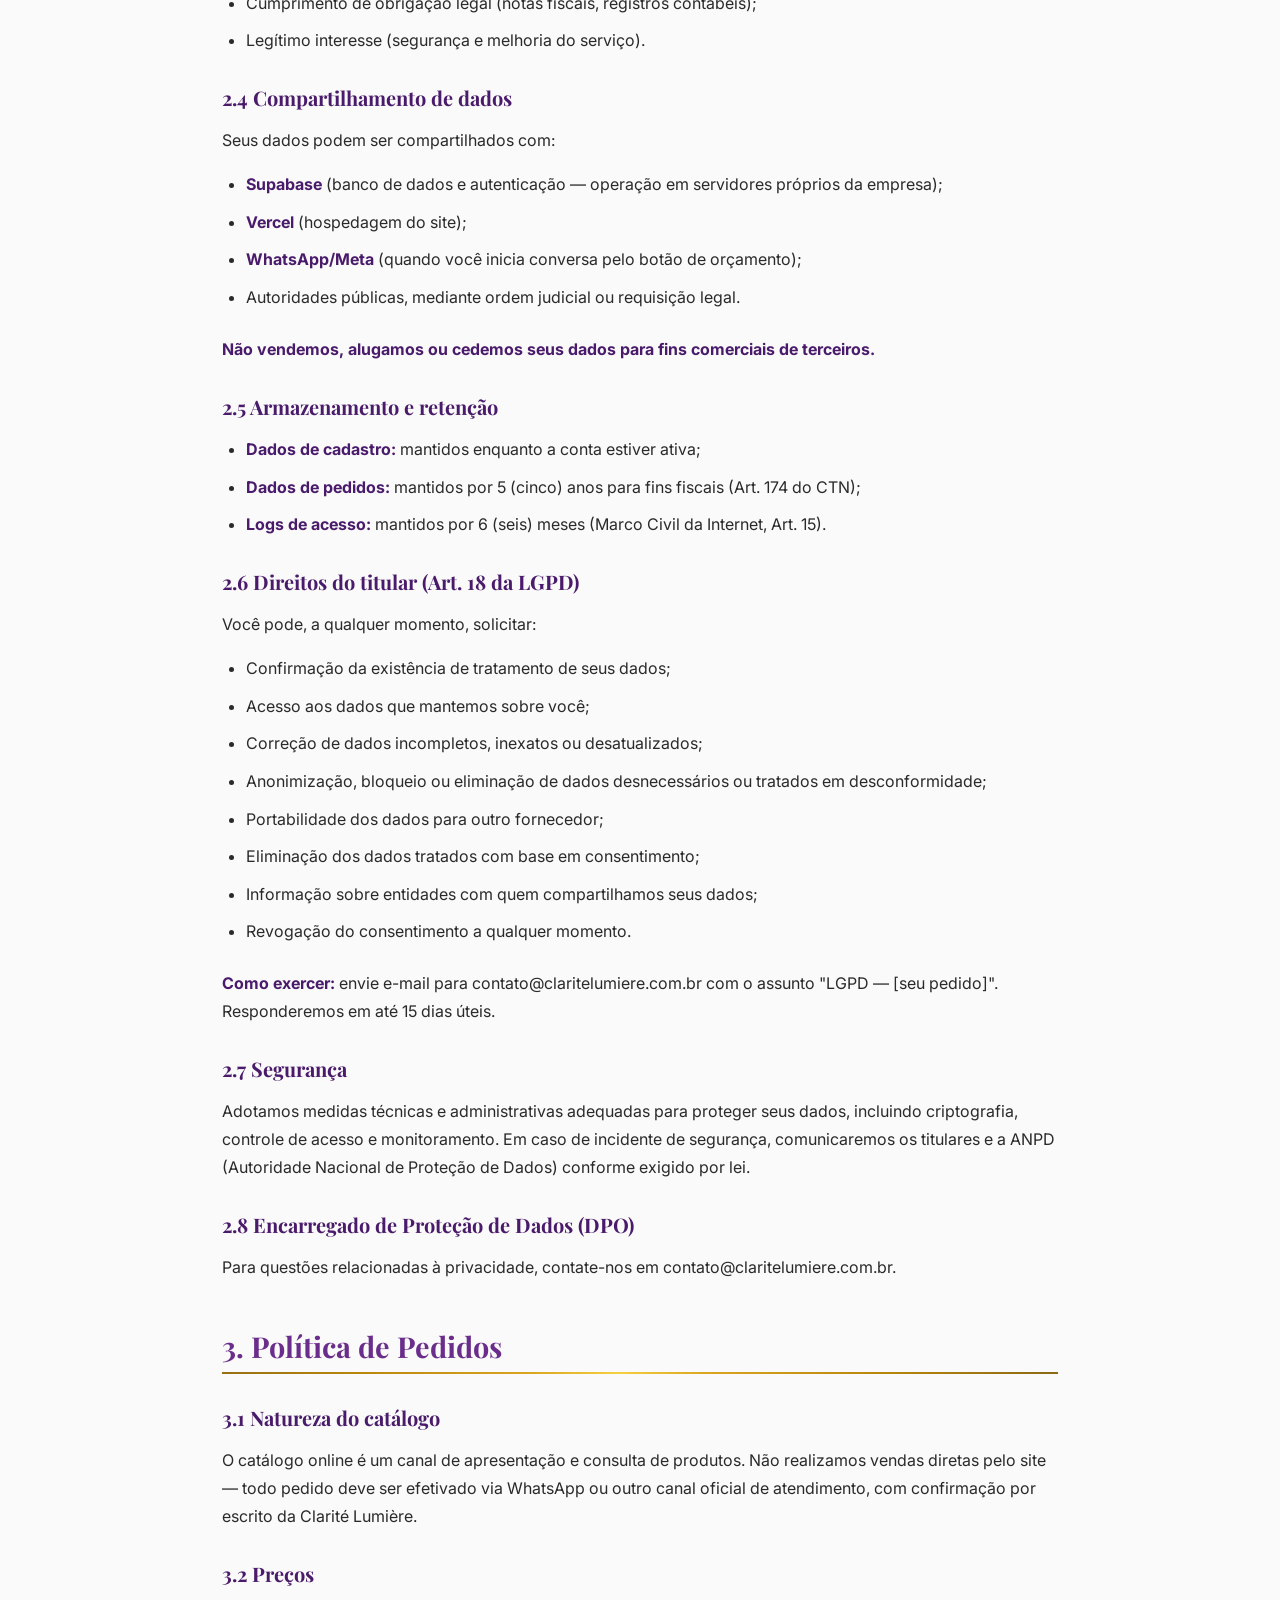
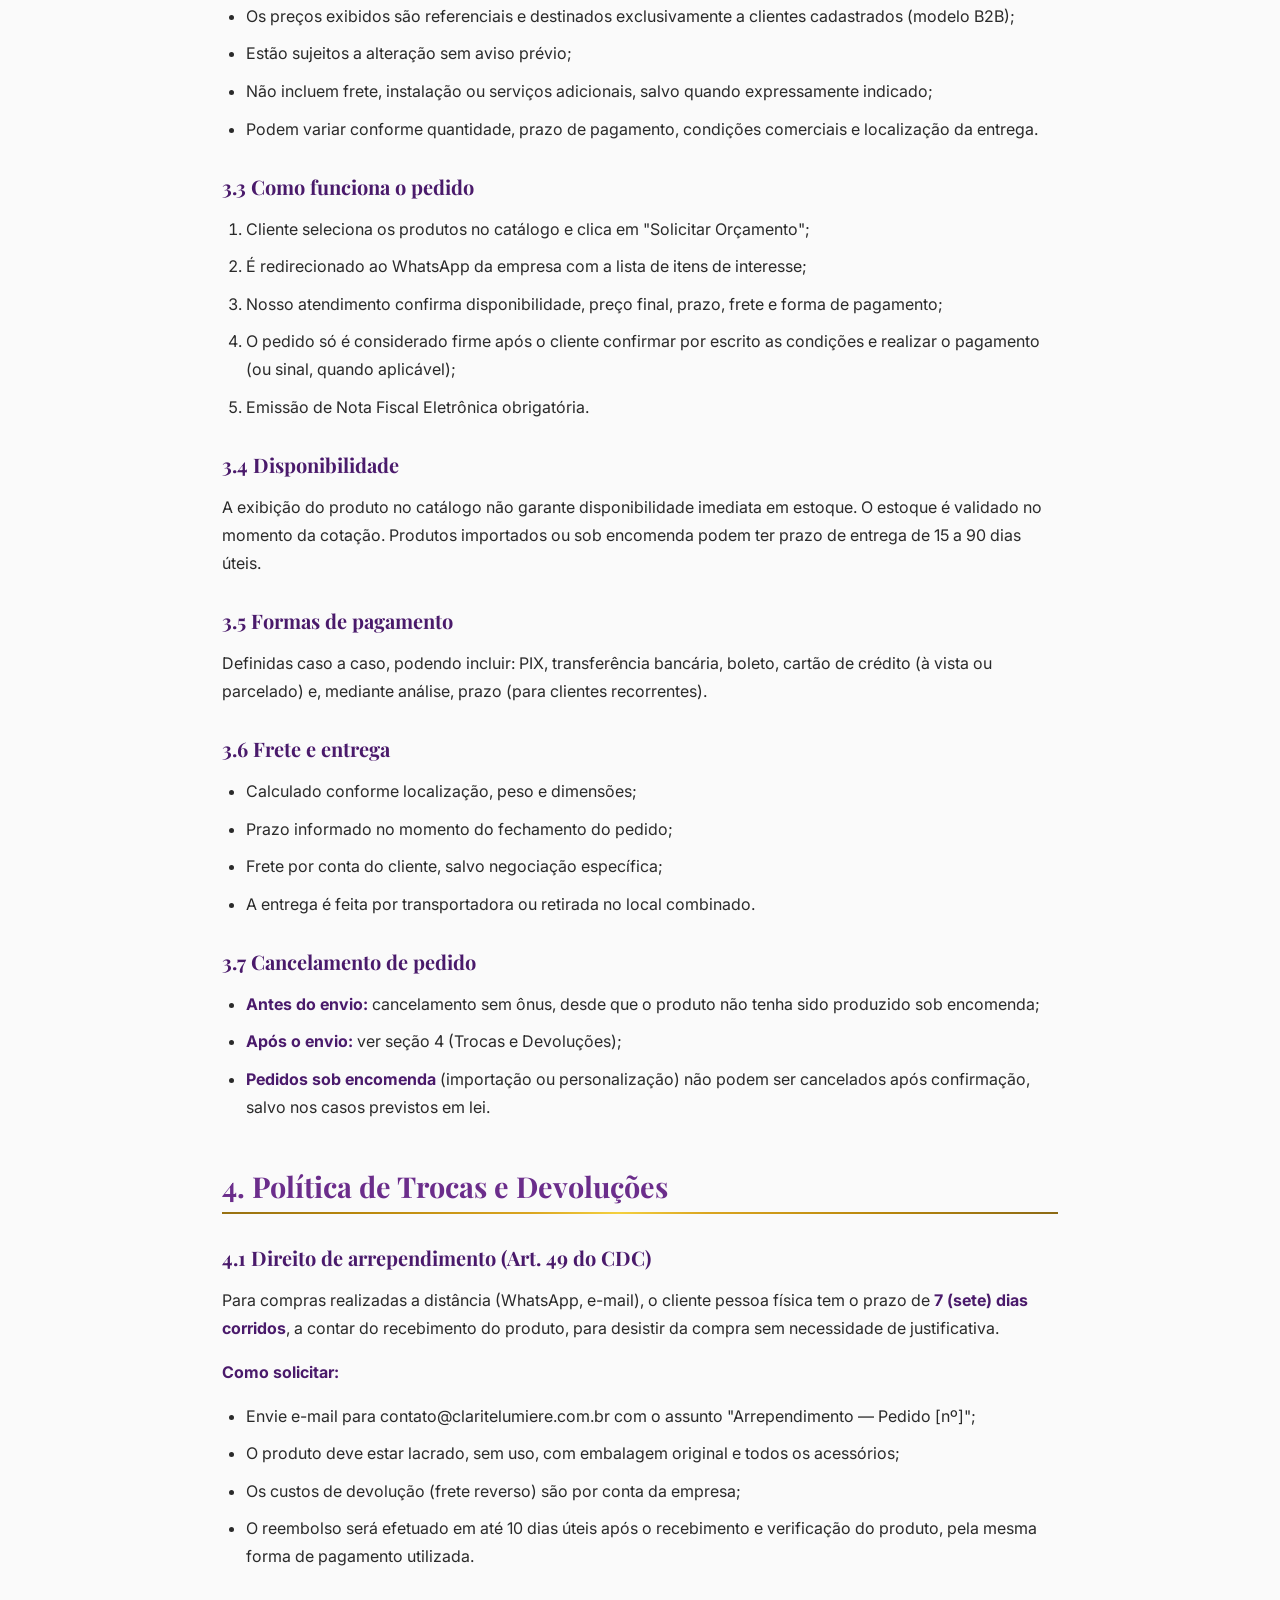
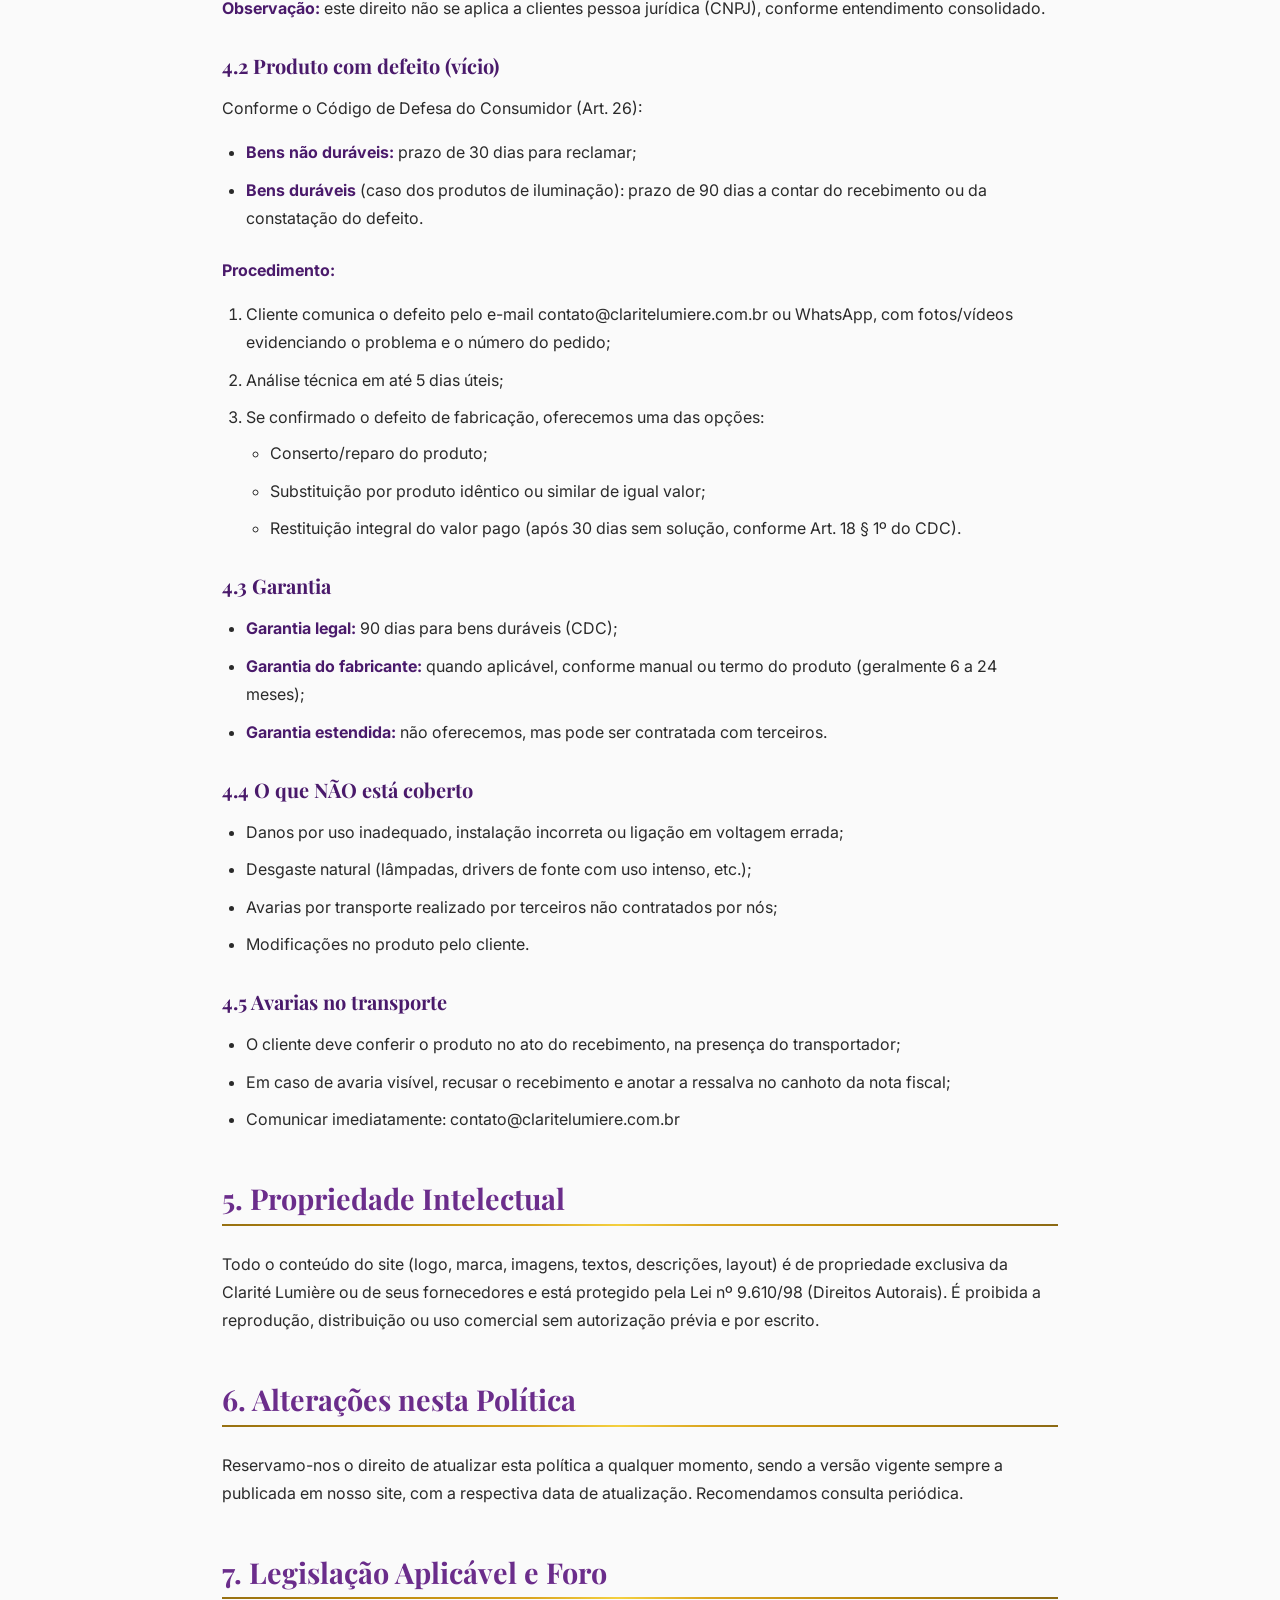
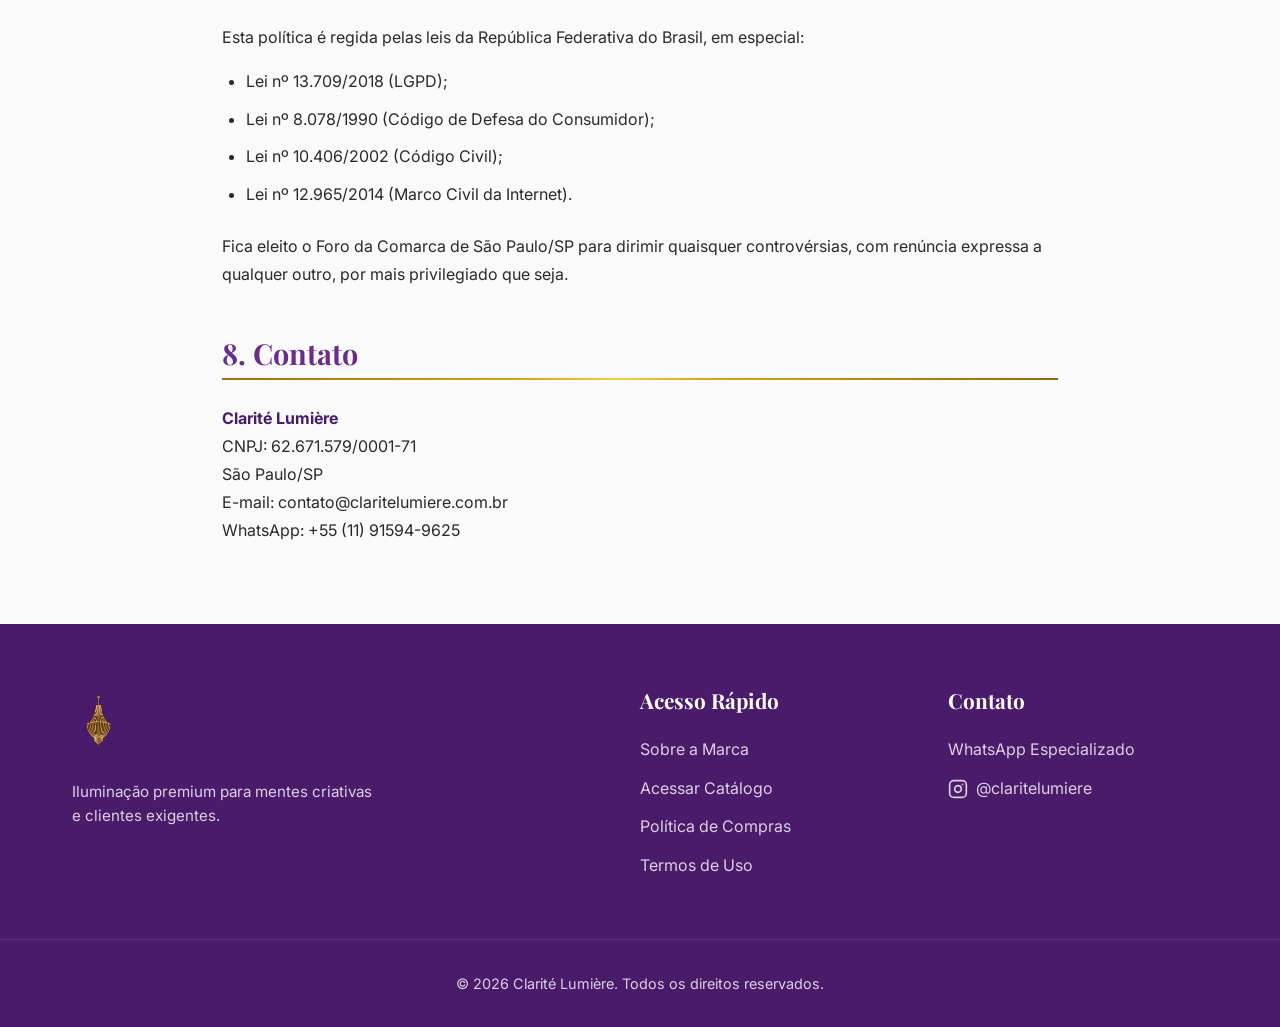
==== commit 90029dcb: "Add product categories section and update catalog URL - Add 'Muito Alem dos Lustres' section with 10" ====
--- a/politica.html
+++ b/politica.html
@@ -35,7 +35,7 @@
         <div class="nav-links" id="nav-links">
           <a href="index.html">Voltar ao Site</a>
           <a
-            href="https://www.claritelumiere.com.br/"
+            href="https://clarite-catalogo-master.vercel.app/"
             target="_blank"
             class="nav-catalog-btn"
             >Catálogo Online</a
@@ -65,10 +65,10 @@
           Esta política regula o uso do catálogo online da Clarité Lumière
           ("nós", "empresa") disponível em
           <a
-            href="https://www.claritelumiere.com.br/"
+            href="https://clarite-catalogo-master.vercel.app/"
             target="_blank"
             rel="noopener"
-            >https://www.claritelumiere.com.br/</a
+            >https://clarite-catalogo-master.vercel.app/</a
           >, incluindo o tratamento de dados pessoais, regras de pedido e
           procedimentos de troca/devolução.
         </p>
@@ -470,7 +470,7 @@
         <div class="footer-links-col">
           <h3>Acesso Rápido</h3>
           <a href="index.html#sobre">Sobre a Marca</a>
-          <a href="https://www.claritelumiere.com.br/" target="_blank"
+          <a href="https://clarite-catalogo-master.vercel.app/" target="_blank"
             >Acessar Catálogo</a
           >
           <a href="politica.html">Política de Compras</a>
--- a/style.css
+++ b/style.css
@@ -495,135 +495,477 @@
 
 /* Institucional Section */
 .institucional {
-    padding: 6rem 0;
+    padding: 0 0 7rem;
+    background: #fff;
+    position: relative;
+}
+
+.institucional-hero {
+    text-align: center;
+    padding: 7rem 0 5rem;
     background:
-        linear-gradient(135deg, #E5D8EC 0%, #F0E4C9 100%);
-    position: relative;
-    border-top: 1px solid rgba(74, 26, 107, 0.1);
-    border-bottom: 1px solid rgba(74, 26, 107, 0.1);
-}
-
-.institucional::before {
-    content: '';
-    position: absolute;
-    top: 0;
-    left: 0;
-    width: 100%;
-    height: 4px;
-    background: var(--gradient-dourado);
-}
-
-.institucional-header {
-    text-align: center;
-    max-width: 800px;
-    margin: 0 auto 4rem;
-}
-
-.institucional-header .section-title::after {
-    left: 50%;
-    transform: translateX(-50%);
-}
-
-.institucional-intro {
-    font-size: 1.15rem;
-    color: #333;
-    margin-top: 2rem;
-    line-height: 1.8;
-}
-
-.mvv-grid {
-    display: grid;
-    grid-template-columns: repeat(3, 1fr);
-    gap: 2rem;
-    margin-bottom: 5rem;
-}
-
-.mvv-card {
-    background: #fff;
-    border-radius: 20px;
-    padding: 2.5rem 2rem;
-    box-shadow: 0 10px 30px rgba(74, 26, 107, 0.1);
-    border-top: 4px solid #D4AF37;
-    transition: var(--transition-smooth);
-}
-
-.mvv-card:hover {
-    transform: translateY(-6px);
-    box-shadow: 0 18px 40px rgba(74, 26, 107, 0.18);
-}
-
-.mvv-card h3 {
-    font-size: 1.6rem;
-    margin-bottom: 1.2rem;
+        radial-gradient(ellipse at top, rgba(212, 175, 55, 0.08) 0%, transparent 60%),
+        linear-gradient(to bottom, #FAFAFA 0%, #fff 100%);
+    border-bottom: 1px solid rgba(74, 26, 107, 0.06);
+}
+
+.eyebrow {
+    display: inline-block;
+    font-size: 0.78rem;
+    font-weight: 600;
+    letter-spacing: 5px;
+    text-transform: uppercase;
     background: var(--gradient-dourado);
     -webkit-background-clip: text;
     background-clip: text;
     -webkit-text-fill-color: transparent;
-}
-
-.mvv-card p {
-    color: #444;
-    font-size: 1rem;
-    line-height: 1.7;
-}
-
-.mvv-card ul {
+    margin-bottom: 1.2rem;
+}
+
+.institucional-title {
+    font-size: 4rem;
+    font-style: italic;
+    font-weight: 400;
+    color: var(--color-roxo-escuro);
+    margin-bottom: 1.5rem;
+    line-height: 1.1;
+}
+
+.ornament {
+    display: flex;
+    align-items: center;
+    justify-content: center;
+    gap: 1rem;
+    margin: 1.5rem auto 2.5rem;
+    color: #B8860B;
+}
+
+.ornament span {
+    display: block;
+    width: 70px;
+    height: 1px;
+    background: linear-gradient(to right, transparent, #B8860B, transparent);
+}
+
+.ornament svg {
+    width: 22px;
+    height: 22px;
+}
+
+.institucional-lead {
+    max-width: 700px;
+    margin: 0 auto;
+    font-size: 1.15rem;
+    line-height: 1.85;
+    color: #333;
+    font-weight: 300;
+}
+
+.institucional-lead em {
+    color: var(--color-roxo);
+    font-style: italic;
+    font-weight: 500;
+}
+
+/* Pillars */
+.pillars {
+    display: grid;
+    grid-template-columns: repeat(3, 1fr);
+    gap: 1.5rem;
+    margin: 6rem 0;
+}
+
+.pillar {
+    position: relative;
+    background: #fff;
+    padding: 3rem 2rem 2.5rem;
+    text-align: center;
+    border: 1px solid rgba(74, 26, 107, 0.08);
+    border-radius: 8px;
+    transition: var(--transition-smooth);
+    overflow: hidden;
+}
+
+.pillar::before {
+    content: '';
+    position: absolute;
+    top: 0;
+    left: 50%;
+    transform: translateX(-50%);
+    width: 0;
+    height: 3px;
+    background: var(--gradient-dourado);
+    transition: width 0.5s ease;
+}
+
+.pillar:hover::before {
+    width: 80%;
+}
+
+.pillar:hover {
+    transform: translateY(-8px);
+    box-shadow: 0 25px 50px rgba(74, 26, 107, 0.12);
+    border-color: rgba(184, 134, 11, 0.3);
+}
+
+.pillar-featured {
+    background: linear-gradient(180deg, #fff 0%, #FBF7EE 100%);
+    transform: translateY(-12px);
+    box-shadow: 0 15px 40px rgba(74, 26, 107, 0.1);
+    border-color: rgba(184, 134, 11, 0.2);
+}
+
+.pillar-featured:hover {
+    transform: translateY(-18px);
+}
+
+.pillar-num {
+    position: absolute;
+    top: 1rem;
+    right: 1.2rem;
+    font-family: var(--font-heading);
+    font-size: 3.5rem;
+    font-weight: 700;
+    font-style: italic;
+    color: rgba(184, 134, 11, 0.12);
+    line-height: 1;
+    user-select: none;
+}
+
+.pillar-icon {
+    width: 64px;
+    height: 64px;
+    margin: 0 auto 1.5rem;
+    display: flex;
+    align-items: center;
+    justify-content: center;
+    border-radius: 50%;
+    background: linear-gradient(135deg, rgba(184, 134, 11, 0.1) 0%, rgba(212, 175, 55, 0.05) 100%);
+    color: #B8860B;
+}
+
+.pillar-icon svg {
+    width: 32px;
+    height: 32px;
+}
+
+.pillar h3 {
+    font-size: 1.7rem;
+    color: var(--color-roxo-escuro);
+    margin-bottom: 1rem;
+    font-style: italic;
+    font-weight: 400;
+}
+
+.pillar p {
+    color: #555;
+    font-size: 0.98rem;
+    line-height: 1.75;
+}
+
+.pillar-list {
     list-style: none;
     padding: 0;
-}
-
-.mvv-card ul li {
-    padding: 0.7rem 0;
+    margin: 0;
+    text-align: left;
+    display: inline-block;
+}
+
+.pillar-list li {
+    position: relative;
+    padding: 0.5rem 0 0.5rem 1.5rem;
     color: var(--color-roxo-escuro);
-    border-bottom: 1px solid rgba(74, 26, 107, 0.1);
-    font-size: 1rem;
-}
-
-.mvv-card ul li:last-child {
-    border-bottom: none;
-}
-
-.mvv-card ul li strong {
+    font-size: 0.98rem;
+    font-weight: 500;
+}
+
+.pillar-list li::before {
+    content: '';
+    position: absolute;
+    left: 0;
+    top: 50%;
+    transform: translateY(-50%);
+    width: 8px;
+    height: 8px;
+    background: var(--gradient-dourado);
+    border-radius: 50%;
+}
+
+/* Story (Founders) */
+.story-grid {
+    display: grid;
+    grid-template-columns: 1.2fr 1fr;
+    gap: 4rem;
+    align-items: center;
+    margin: 6rem 0;
+    padding: 4rem 3rem;
+    background: linear-gradient(135deg, #FAFAFA 0%, #F5EFE0 100%);
+    border-radius: 12px;
+    position: relative;
+}
+
+.story-grid::before {
+    content: '';
+    position: absolute;
+    top: 0;
+    left: 3rem;
+    width: 60px;
+    height: 3px;
+    background: var(--gradient-dourado);
+}
+
+.story-tag {
+    display: inline-block;
+    font-size: 0.75rem;
+    font-weight: 600;
+    letter-spacing: 4px;
+    text-transform: uppercase;
+    color: #B8860B;
+    margin-bottom: 1rem;
+}
+
+.story-text h3 {
+    font-size: 2.2rem;
+    font-style: italic;
+    font-weight: 400;
+    color: var(--color-roxo-escuro);
+    margin-bottom: 1.5rem;
+    line-height: 1.2;
+}
+
+.story-text p {
+    color: #444;
+    font-size: 1.05rem;
+    line-height: 1.85;
+    margin-bottom: 1rem;
+}
+
+.story-text strong {
     color: var(--color-roxo);
-}
-
-.institucional-blocks {
+    font-weight: 600;
+}
+
+.story-quote {
+    position: relative;
+    padding: 2.5rem;
+    background: rgba(255, 255, 255, 0.7);
+    border-radius: 8px;
+    border-left: 3px solid #B8860B;
+}
+
+.quote-mark {
+    width: 40px;
+    height: 40px;
+    color: #B8860B;
+    opacity: 0.5;
+    margin-bottom: 0.5rem;
+}
+
+.story-quote p {
+    font-family: var(--font-heading);
+    font-size: 1.3rem;
+    font-style: italic;
+    color: var(--color-roxo-escuro);
+    line-height: 1.6;
+    margin: 0;
+}
+
+/* Reach (Objective + Coverage) */
+.reach-grid {
     display: grid;
     grid-template-columns: 1fr 1fr;
     gap: 2rem;
 }
 
-.institucional-block {
+.reach-card {
+    padding: 3rem 2.5rem;
+    border-radius: 12px;
+    position: relative;
+    overflow: hidden;
+}
+
+.reach-objective {
+    background: linear-gradient(135deg, var(--color-roxo-escuro) 0%, var(--color-roxo) 100%);
+    color: #fff;
+}
+
+.reach-objective::after {
+    content: '';
+    position: absolute;
+    top: -30px;
+    right: -30px;
+    width: 150px;
+    height: 150px;
+    background: radial-gradient(circle, rgba(212, 175, 55, 0.25) 0%, transparent 70%);
+}
+
+.reach-coverage {
     background: #fff;
-    padding: 2.5rem;
-    border-radius: 16px;
-    box-shadow: 0 8px 24px rgba(74, 26, 107, 0.08);
-    border-left: 4px solid #D4AF37;
-}
-
-.institucional-block:last-child {
-    grid-column: 1 / -1;
-}
-
-.institucional-block h3 {
-    font-size: 1.5rem;
+    border: 1px solid rgba(74, 26, 107, 0.1);
+}
+
+.reach-label {
+    display: inline-block;
+    font-size: 0.75rem;
+    font-weight: 600;
+    letter-spacing: 4px;
+    text-transform: uppercase;
+    margin-bottom: 1rem;
+    position: relative;
+    z-index: 1;
+}
+
+.reach-objective .reach-label {
+    color: #D4AF37;
+}
+
+.reach-coverage .reach-label {
+    color: #B8860B;
+}
+
+.reach-card h3 {
+    font-size: 1.8rem;
+    font-style: italic;
+    font-weight: 400;
+    margin-bottom: 1.5rem;
+    line-height: 1.2;
+    position: relative;
+    z-index: 1;
+}
+
+.reach-objective h3 {
+    color: #fff;
+}
+
+.reach-coverage h3 {
     color: var(--color-roxo-escuro);
-    margin-bottom: 1rem;
-}
-
-.institucional-block p {
-    color: #333;
-    font-size: 1.05rem;
+}
+
+.reach-card p {
     line-height: 1.8;
-    margin-bottom: 1rem;
-}
-
-.institucional-block p:last-child {
-    margin-bottom: 0;
-}
-
-.institucional-block strong {
-    color: var(--color-roxo);
+    position: relative;
+    z-index: 1;
+}
+
+.reach-objective p {
+    color: rgba(255, 255, 255, 0.9);
+}
+
+.reach-stats {
+    display: flex;
+    flex-direction: column;
+    gap: 1rem;
+}
+
+.reach-stat {
+    display: flex;
+    justify-content: space-between;
+    align-items: center;
+    padding: 1rem 0;
+    border-bottom: 1px solid rgba(74, 26, 107, 0.08);
+}
+
+.reach-stat:last-child {
+    border-bottom: none;
+}
+
+.reach-stat strong {
+    color: var(--color-roxo-escuro);
+    font-weight: 600;
+    font-size: 0.9rem;
+    text-transform: uppercase;
+    letter-spacing: 1px;
+}
+
+.reach-stat span {
+    color: #B8860B;
+    font-weight: 500;
+    text-align: right;
+}
+
+/* Interactive Map */
+.map-section {
+    margin-top: 3rem;
+    border-radius: 12px;
+    overflow: hidden;
+    box-shadow: 0 15px 40px rgba(74, 26, 107, 0.12);
+    border: 1px solid rgba(74, 26, 107, 0.08);
+}
+
+.map-header {
+    background: linear-gradient(135deg, var(--color-roxo-escuro) 0%, var(--color-roxo) 100%);
+    color: #fff;
+    padding: 1.5rem 2rem;
+    display: flex;
+    align-items: center;
+    justify-content: space-between;
+    flex-wrap: wrap;
+    gap: 1rem;
+}
+
+.map-header h3 {
+    color: #fff;
+    font-size: 1.4rem;
+    font-style: italic;
+    font-weight: 400;
+    margin: 0;
+}
+
+.map-pin-info {
+    display: inline-flex;
+    align-items: center;
+    gap: 0.5rem;
+    background: rgba(212, 175, 55, 0.2);
+    border: 1px solid rgba(212, 175, 55, 0.4);
+    padding: 0.4rem 0.9rem;
+    border-radius: 50px;
+    color: #fff;
+    font-size: 0.9rem;
+}
+
+.map-pin-info svg {
+    width: 16px;
+    height: 16px;
+    color: #D4AF37;
+}
+
+#brazil-map {
+    height: 450px;
+    width: 100%;
+    background: #f0f0f0;
+}
+
+/* Leaflet purple/gold theme overrides */
+.leaflet-popup-content-wrapper {
+    background: var(--color-roxo-escuro);
+    color: #fff;
+    border-radius: 8px;
+    border-top: 3px solid #D4AF37;
+}
+
+.leaflet-popup-tip {
+    background: var(--color-roxo-escuro);
+}
+
+.leaflet-popup-content {
+    margin: 14px 18px;
+    font-family: var(--font-body);
+}
+
+.leaflet-popup-content strong {
+    color: #D4AF37;
+    display: block;
+    margin-bottom: 4px;
+    font-family: var(--font-heading);
+    font-size: 1.1rem;
+}
+
+.leaflet-popup-close-button {
+    color: #fff !important;
+}
+
+.leaflet-container {
+    font-family: var(--font-body) !important;
 }
 
 /* Legal Page */
@@ -764,6 +1106,147 @@
 
 .legal-content strong {
     color: var(--color-roxo-escuro);
+}
+
+/* Categorias Section */
+.categorias {
+    padding: 7rem 0;
+    background: linear-gradient(160deg, #2A0E3D 0%, var(--color-roxo-escuro) 45%, #5A1F6E 100%);
+    position: relative;
+    overflow: hidden;
+}
+
+.categorias::before {
+    content: '';
+    position: absolute;
+    top: -10%;
+    right: -5%;
+    width: 400px;
+    height: 400px;
+    background: radial-gradient(circle, rgba(212, 175, 55, 0.12) 0%, transparent 70%);
+    pointer-events: none;
+}
+
+.categorias-header {
+    text-align: center;
+    max-width: 720px;
+    margin: 0 auto 4rem;
+}
+
+.categorias-header .section-title {
+    color: #fff;
+    font-style: italic;
+    font-weight: 400;
+    font-size: 3rem;
+}
+
+.categorias-header .section-title::after {
+    left: 50%;
+    transform: translateX(-50%);
+    background: var(--gradient-dourado);
+}
+
+.categorias-header p {
+    color: rgba(255, 255, 255, 0.85);
+    font-size: 1.15rem;
+    line-height: 1.8;
+    margin-top: 2rem;
+    font-weight: 300;
+}
+
+.categorias-grid {
+    display: grid;
+    grid-template-columns: repeat(4, 1fr);
+    gap: 1.5rem;
+}
+
+.categoria-card {
+    background: rgba(255, 255, 255, 0.04);
+    border: 1px solid rgba(255, 255, 255, 0.1);
+    border-radius: 12px;
+    overflow: hidden;
+    transition: var(--transition-smooth);
+    cursor: default;
+}
+
+.categoria-card:hover {
+    transform: translateY(-8px);
+    border-color: rgba(212, 175, 55, 0.4);
+    box-shadow: 0 20px 40px rgba(0, 0, 0, 0.3);
+}
+
+/* Ícone é o fallback. Foto cobre quando o arquivo existe. */
+.categoria-visual {
+    height: 200px;
+    display: flex;
+    align-items: center;
+    justify-content: center;
+    background:
+        radial-gradient(circle at 50% 40%, rgba(212, 175, 55, 0.12) 0%, transparent 60%),
+        linear-gradient(135deg, rgba(155, 44, 138, 0.25) 0%, rgba(74, 26, 107, 0.4) 100%);
+    color: #D4AF37;
+    position: relative;
+    overflow: hidden;
+    transition: var(--transition-smooth);
+}
+
+.categoria-visual::after {
+    content: '';
+    position: absolute;
+    bottom: 0;
+    left: 0;
+    width: 100%;
+    height: 1px;
+    background: linear-gradient(to right, transparent, rgba(212, 175, 55, 0.5), transparent);
+    z-index: 3;
+}
+
+.categoria-visual svg {
+    width: 60px;
+    height: 60px;
+    transition: transform 0.5s cubic-bezier(0.25, 0.8, 0.25, 1);
+    position: relative;
+    z-index: 1;
+}
+
+.categoria-photo {
+    position: absolute;
+    inset: 0;
+    width: 100%;
+    height: 100%;
+    object-fit: cover;
+    z-index: 2;
+    transition: transform 0.7s cubic-bezier(0.25, 0.8, 0.25, 1);
+}
+
+.categoria-card:hover .categoria-photo {
+    transform: scale(1.08);
+}
+
+.categoria-card:hover .categoria-visual svg {
+    transform: scale(1.15) translateY(-4px);
+}
+
+.categoria-name {
+    padding: 1.2rem 1rem;
+    text-align: center;
+    color: #fff;
+    font-family: var(--font-heading);
+    font-size: 1.15rem;
+    font-style: italic;
+    letter-spacing: 0.3px;
+}
+
+.categorias-more {
+    text-align: center;
+    color: rgba(255, 255, 255, 0.6);
+    font-size: 1rem;
+    margin-top: 3rem;
+    font-style: italic;
+}
+
+.categorias .gallery-action {
+    margin-top: 2.5rem;
 }
 
 /* Gallery Section */
@@ -1049,12 +1532,52 @@
         margin: 0 auto;
     }
 
-    .mvv-grid {
+    .pillars {
         grid-template-columns: 1fr;
-    }
-
-    .institucional-blocks {
+        gap: 1.5rem;
+    }
+
+    .pillar-featured {
+        transform: none;
+    }
+
+    .pillar-featured:hover {
+        transform: translateY(-8px);
+    }
+
+    .institucional-title {
+        font-size: 2.5rem;
+    }
+
+    .story-grid {
         grid-template-columns: 1fr;
+        gap: 2rem;
+        padding: 2.5rem 1.5rem;
+    }
+
+    .story-text h3 {
+        font-size: 1.7rem;
+    }
+
+    .reach-grid {
+        grid-template-columns: 1fr;
+    }
+
+    .map-header {
+        flex-direction: column;
+        align-items: flex-start;
+    }
+
+    #brazil-map {
+        height: 350px;
+    }
+
+    .categorias-grid {
+        grid-template-columns: repeat(3, 1fr);
+    }
+
+    .categorias-header .section-title {
+        font-size: 2.3rem;
     }
 }
 
@@ -1148,6 +1671,25 @@
         padding: 4rem 1rem;
     }
 
+    .categorias-grid {
+        grid-template-columns: repeat(2, 1fr);
+        gap: 1rem;
+    }
+
+    .categoria-visual {
+        height: 150px;
+    }
+
+    .categoria-visual svg {
+        width: 48px;
+        height: 48px;
+    }
+
+    .categoria-name {
+        font-size: 1rem;
+        padding: 1rem 0.5rem;
+    }
+
     .legal-content {
         padding: 5rem 0 3rem;
     }
